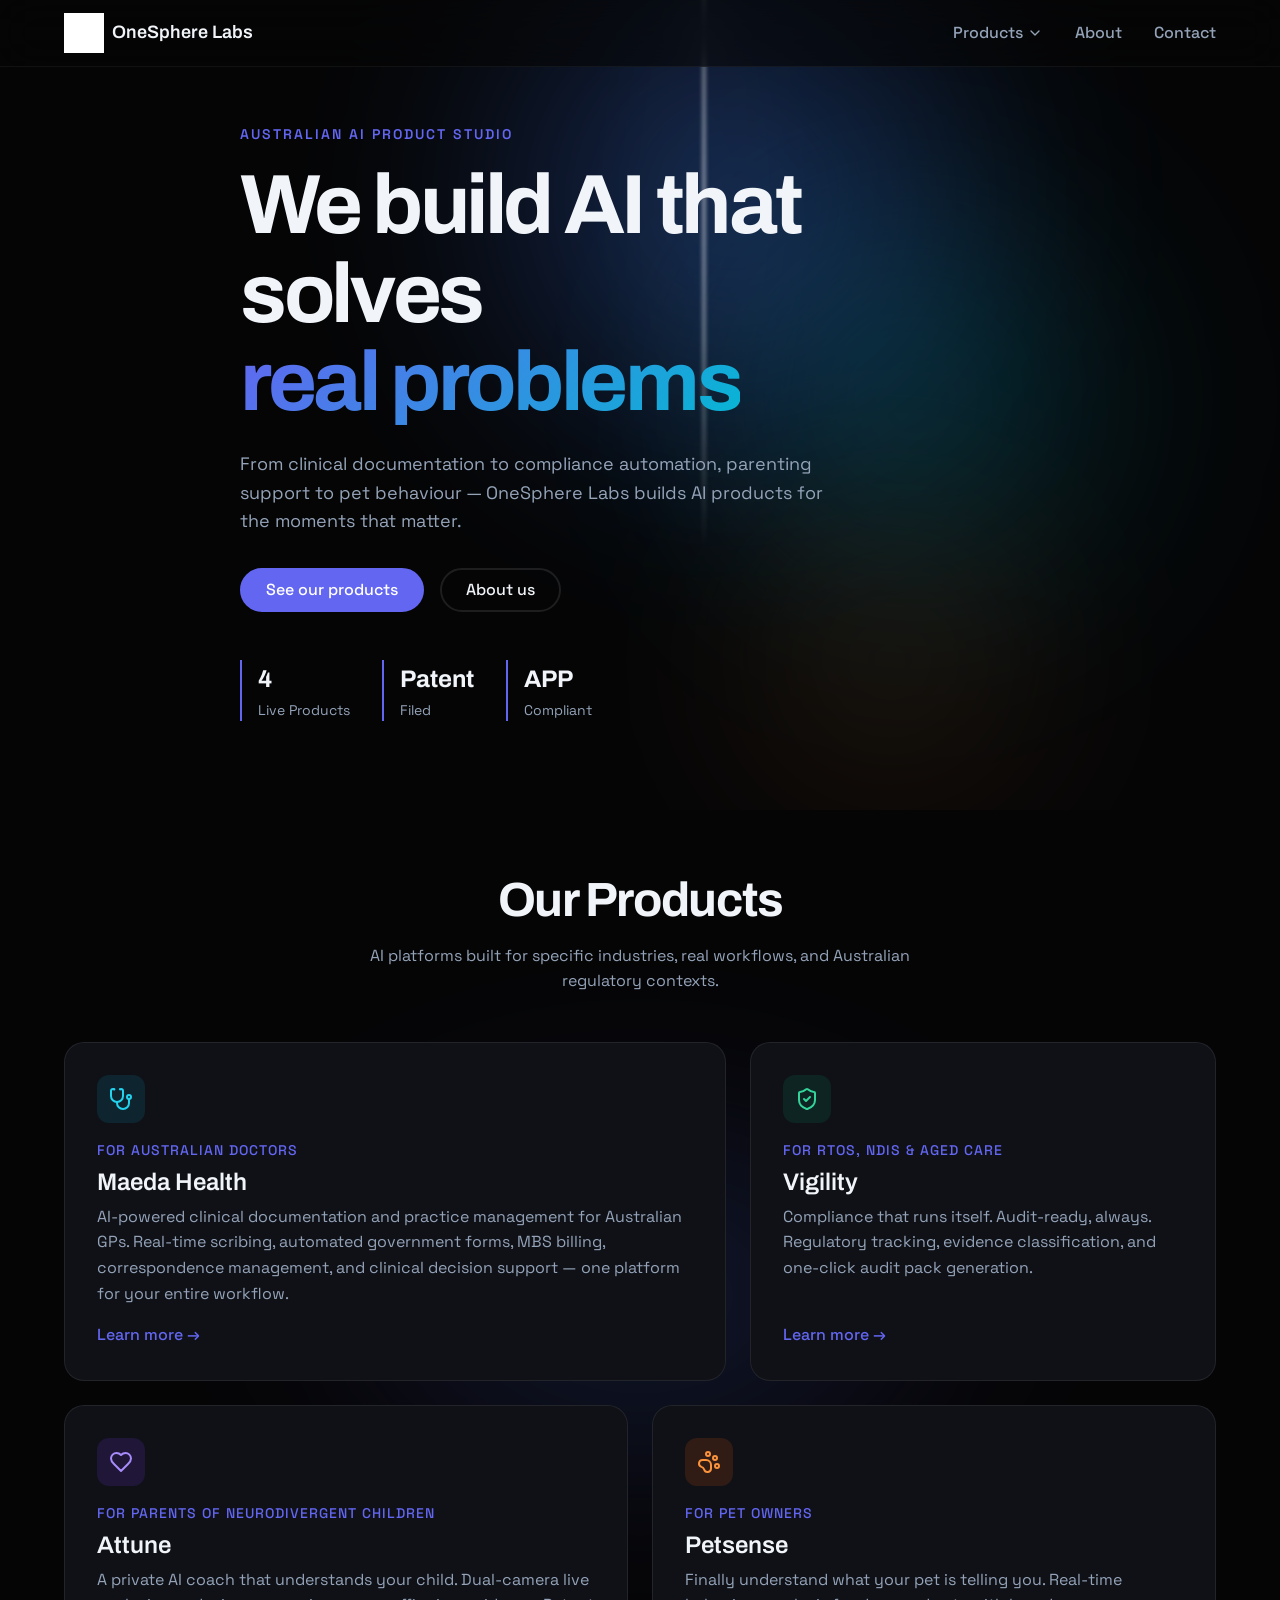
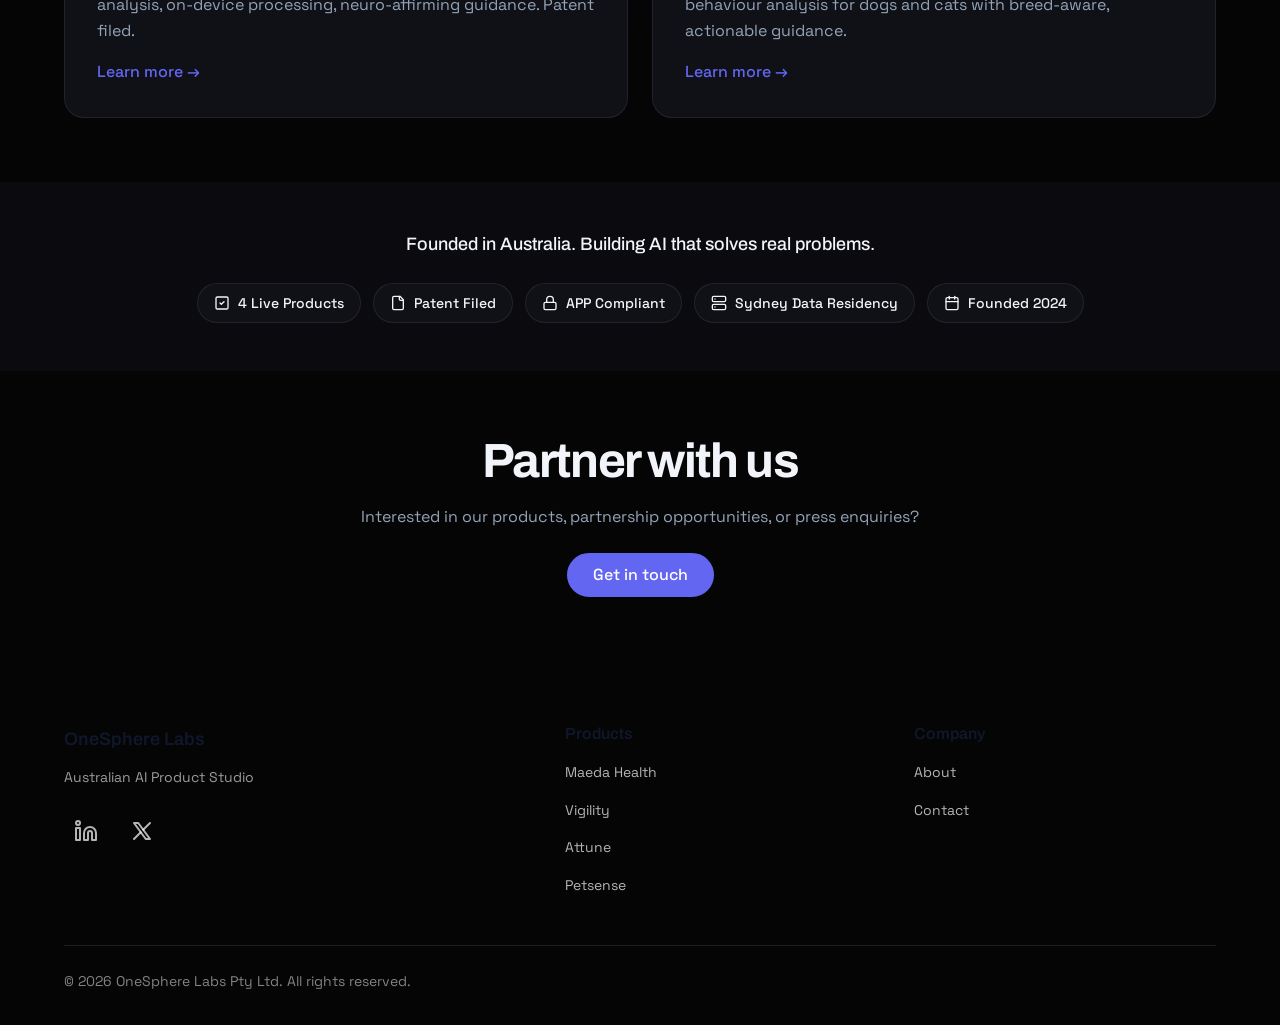
==== index.html @ 4f530972 "fix: Increase glow and light beam intensity for cinematic impact - Light beam: 4x wider, brighter wh" ====
<!DOCTYPE html>
<html lang="en">
<head>
    <!-- Google Analytics -->
    <script async src="https://www.googletagmanager.com/gtag/js?id=G-JLX5LCFZML"></script>
    <script>
        window.dataLayer = window.dataLayer || [];
        function gtag(){dataLayer.push(arguments);}
        gtag('js', new Date());
        gtag('config', 'G-JLX5LCFZML');
    </script>

    <!-- Basic Meta Tags -->
    <meta charset="UTF-8">
    <meta name="viewport" content="width=device-width, initial-scale=1.0">
    <meta http-equiv="X-UA-Compatible" content="IE=edge">

    <!-- SEO Meta Tags -->
    <title>OneSphere Labs — Australian AI Product Studio | Maeda Health, Vigility, Attune, Petsense</title>
    <meta name="description" content="OneSphere Labs builds AI products that solve real problems. Maeda Health for doctors, Vigility for compliance, Attune for neurodivergent parenting, Petsense for pet behaviour. Founded in Australia.">
    <meta name="keywords" content="OneSphere Labs, Maeda Health, Vigility, Attune, Petsense, AI product studio, Australian AI, medical scribe AI, compliance automation, neurodivergent parenting app, pet behaviour AI">
    <meta name="author" content="OneSphere Labs">
    <meta name="robots" content="index, follow">

    <!-- Open Graph Meta Tags -->
    <meta property="og:type" content="website">
    <meta property="og:title" content="OneSphere Labs — Australian AI Product Studio">
    <meta property="og:description" content="We build AI products that solve real problems in healthcare, compliance, parenting, and pet care. 4 live products. Patent filed. APP compliant.">
    <meta property="og:url" content="https://onespherelabs.com.au">
    <meta property="og:site_name" content="OneSphere Labs">
    <meta property="og:image" content="https://onespherelabs.com.au/logo.png">
    <meta property="og:locale" content="en_AU">

    <!-- Twitter Card Meta Tags -->
    <meta name="twitter:card" content="summary_large_image">
    <meta name="twitter:title" content="OneSphere Labs — Australian AI Product Studio">
    <meta name="twitter:description" content="We build AI products that solve real problems in healthcare, compliance, parenting, and pet care.">
    <meta name="twitter:image" content="https://onespherelabs.com.au/logo.png">

    <!-- Canonical URL -->
    <link rel="canonical" href="https://onespherelabs.com.au">

    <!-- Favicon -->
    <link rel="icon" type="image/x-icon" href="/favicon.ico">
    <link rel="icon" type="image/png" href="/logo.png">
    <link rel="apple-touch-icon" sizes="180x180" href="/logo.png">

    <!-- Preconnect -->
    <link rel="preconnect" href="https://fonts.googleapis.com">
    <link rel="preconnect" href="https://fonts.gstatic.com" crossorigin>

    <!-- Stylesheets -->
    <link rel="stylesheet" href="/css/tokens.css">
    <link rel="stylesheet" href="/css/base.css">
    <link rel="stylesheet" href="/css/nav.css">
    <link rel="stylesheet" href="/css/footer.css">
    <link rel="stylesheet" href="/css/effects.css">
    <link rel="stylesheet" href="/css/home.css">
    <link href="https://fonts.googleapis.com/css2?family=Archivo:wght@300;400;500;600;700&family=Space+Grotesk:wght@300;400;500;600;700&display=swap" rel="stylesheet">

    <!-- Structured Data (JSON-LD) -->
    <script type="application/ld+json">
    {
        "@context": "https://schema.org",
        "@type": "Organization",
        "name": "OneSphere Labs",
        "url": "https://onespherelabs.com.au",
        "logo": "https://onespherelabs.com.au/logo.png",
        "description": "Australian AI product studio building Maeda Health, Vigility, Attune, and Petsense.",
        "foundingDate": "2024",
        "address": {
            "@type": "PostalAddress",
            "addressLocality": "Sydney",
            "addressCountry": "AU"
        },
        "contactPoint": {
            "@type": "ContactPoint",
            "contactType": "customer service",
            "email": "contact@onespherelabs.com.au"
        },
        "sameAs": [
            "https://linkedin.com/company/onespherelabs"
        ],
        "areaServed": "AU",
        "knowsAbout": [
            "AI Clinical Assistant",
            "Compliance Automation",
            "Neurodivergent Parenting Technology",
            "Pet Behaviour Analysis"
        ]
    }
    </script>
</head>
<body>
    <a href="#main" class="sr-only">Skip to main content</a>

    <!-- Navigation -->
    <nav class="nav" role="navigation" aria-label="Main navigation">
      <div class="nav__container">
        <a href="/" class="nav__logo" aria-label="OneSphere Labs home">
          <img src="/logo.png" alt="OneSphere Labs" width="40" height="40">
          <span class="nav__logo-text">OneSphere Labs</span>
        </a>
        <ul class="nav__menu" role="menubar">
          <li class="nav__item nav__item--dropdown" role="none" data-open="false">
            <button class="nav__link" role="menuitem" aria-haspopup="true" aria-expanded="false" id="products-trigger">
              Products
              <svg class="nav__chevron" width="16" height="16" viewBox="0 0 24 24" fill="none" stroke="currentColor" stroke-width="2" stroke-linecap="round" stroke-linejoin="round"><polyline points="6 9 12 15 18 9"></polyline></svg>
            </button>
            <ul class="nav__dropdown" role="menu" aria-labelledby="products-trigger">
              <li role="none"><a href="/products/maeda-health.html" role="menuitem" class="nav__dropdown-item"><span class="nav__dropdown-name">Maeda Health</span><span class="nav__dropdown-desc">AI for Australian doctors</span></a></li>
              <li role="none"><a href="/products/vigility.html" role="menuitem" class="nav__dropdown-item"><span class="nav__dropdown-name">Vigility</span><span class="nav__dropdown-desc">Compliance for RTOs & aged care</span></a></li>
              <li role="none"><a href="/products/attune.html" role="menuitem" class="nav__dropdown-item"><span class="nav__dropdown-name">Attune</span><span class="nav__dropdown-desc">AI coach for neurodivergent parenting</span></a></li>
              <li role="none"><a href="/products/petsense.html" role="menuitem" class="nav__dropdown-item"><span class="nav__dropdown-name">Petsense</span><span class="nav__dropdown-desc">Pet behaviour analysis</span></a></li>
            </ul>
          </li>
          <li class="nav__item" role="none"><a href="/about.html" class="nav__link" role="menuitem">About</a></li>
          <li class="nav__item" role="none"><a href="/contact.html" class="nav__link" role="menuitem">Contact</a></li>
        </ul>
        <button class="nav__hamburger" aria-label="Toggle menu" aria-expanded="false">
          <span></span><span></span><span></span>
        </button>
      </div>
      <div class="nav__overlay" data-open="false"></div>
    </nav>

    <main id="main">
      <!-- Hero Section -->
      <section class="hero light-beam">
        <div class="glow-blob glow-blob--primary" style="top: -150px; left: 30%; opacity: 0.7;"></div>
        <div class="glow-blob glow-blob--accent" style="top: 100px; right: 5%; opacity: 0.6;"></div>
        <div class="glow-blob glow-blob--warm" style="bottom: -100px; left: 50%; opacity: 0.4;"></div>
        <div class="hero__container">
          <div class="hero__content animate-on-scroll">
            <span class="hero__eyebrow">Australian AI Product Studio</span>
            <h1 class="hero__title">
              We build AI that solves<br>
              <span class="hero__gradient">real problems</span>
            </h1>
            <p class="hero__description">
              From clinical documentation to compliance automation, parenting support to pet behaviour &mdash;
              OneSphere Labs builds AI products for the moments that matter.
            </p>
            <div class="hero__actions">
              <a href="#products" class="btn btn-primary">See our products</a>
              <a href="/about.html" class="btn btn-secondary">About us</a>
            </div>
          </div>
          <div class="hero__stats animate-on-scroll" data-delay="200">
            <div class="hero__stat">
              <span class="hero__stat-number">4</span>
              <span class="hero__stat-label">Live Products</span>
            </div>
            <div class="hero__stat">
              <span class="hero__stat-number">Patent</span>
              <span class="hero__stat-label">Filed</span>
            </div>
            <div class="hero__stat">
              <span class="hero__stat-number">APP</span>
              <span class="hero__stat-label">Compliant</span>
            </div>
          </div>
        </div>
      </section>

      <!-- Products Section -->
      <section id="products" class="products section-glow">
        <div class="products__container">
          <div class="products__header animate-on-scroll">
            <h2>Our Products</h2>
            <p>AI platforms built for specific industries, real workflows, and Australian regulatory contexts.</p>
          </div>
          <div class="products__grid bento-grid">
            <!-- Maeda Health -->
            <a href="/products/maeda-health.html" class="product-card glass-card card-glow animate-on-scroll bento-grid__item--wide" data-delay="0">
              <div class="product-card__icon product-card__icon--health">
                <svg width="24" height="24" viewBox="0 0 24 24" fill="none" stroke="currentColor" stroke-width="2" stroke-linecap="round" stroke-linejoin="round"><path d="M4.8 2.3A.3.3 0 1 0 5 2H4a2 2 0 0 0-2 2v5a6 6 0 0 0 6 6 6 6 0 0 0 6-6V4a2 2 0 0 0-2-2h-1a.2.2 0 1 0 .3.3"/><path d="M8 15v1a6 6 0 0 0 6 6 6 6 0 0 0 6-6v-4"/><path d="M22 10 A2 2 0 0 0 20 8 A2 2 0 0 0 18 10 L18 10 A2 2 0 0 0 20 12 A2 2 0 0 0 22 10 z"/></svg>
              </div>
              <span class="product-card__audience">For Australian doctors</span>
              <h3 class="product-card__title">Maeda Health</h3>
              <p class="product-card__tagline">AI-powered clinical documentation and practice management for Australian GPs. Real-time scribing, automated government forms, MBS billing, correspondence management, and clinical decision support — one platform for your entire workflow.</p>
              <span class="product-card__cta">Learn more &rarr;</span>
            </a>

            <!-- Vigility -->
            <a href="/products/vigility.html" class="product-card glass-card card-glow animate-on-scroll bento-grid__item--narrow" data-delay="50">
              <div class="product-card__icon product-card__icon--compliance">
                <svg width="24" height="24" viewBox="0 0 24 24" fill="none" stroke="currentColor" stroke-width="2" stroke-linecap="round" stroke-linejoin="round"><path d="M20 13c0 5-3.5 7.5-7.66 8.95a1 1 0 0 1-.67-.01C7.5 20.5 4 18 4 13V6a1 1 0 0 1 1-1c2 0 4.5-1.2 6.24-2.72a1.17 1.17 0 0 1 1.52 0C14.51 3.81 17 5 19 5a1 1 0 0 1 1 1z"/><path d="m9 12 2 2 4-4"/></svg>
              </div>
              <span class="product-card__audience">For RTOs, NDIS & aged care</span>
              <h3 class="product-card__title">Vigility</h3>
              <p class="product-card__tagline">Compliance that runs itself. Audit-ready, always. Regulatory tracking, evidence classification, and one-click audit pack generation.</p>
              <span class="product-card__cta">Learn more &rarr;</span>
            </a>

            <!-- Attune -->
            <a href="/products/attune.html" class="product-card glass-card card-glow animate-on-scroll bento-grid__item--half" data-delay="100">
              <div class="product-card__icon product-card__icon--family">
                <svg width="24" height="24" viewBox="0 0 24 24" fill="none" stroke="currentColor" stroke-width="2" stroke-linecap="round" stroke-linejoin="round"><path d="M19 14c1.49-1.46 3-3.21 3-5.5A5.5 5.5 0 0 0 16.5 3c-1.76 0-3 .5-4.5 2-1.5-1.5-2.74-2-4.5-2A5.5 5.5 0 0 0 2 8.5c0 2.3 1.5 4.05 3 5.5l7 7Z"/></svg>
              </div>
              <span class="product-card__audience">For parents of neurodivergent children</span>
              <h3 class="product-card__title">Attune</h3>
              <p class="product-card__tagline">A private AI coach that understands your child. Dual-camera live analysis, on-device processing, neuro-affirming guidance. Patent filed.</p>
              <span class="product-card__cta">Learn more &rarr;</span>
            </a>

            <!-- Petsense -->
            <a href="/products/petsense.html" class="product-card glass-card card-glow animate-on-scroll bento-grid__item--half" data-delay="150">
              <div class="product-card__icon product-card__icon--pet">
                <svg width="24" height="24" viewBox="0 0 24 24" fill="none" stroke="currentColor" stroke-width="2" stroke-linecap="round" stroke-linejoin="round"><circle cx="11" cy="4" r="2"/><circle cx="18" cy="8" r="2"/><circle cx="20" cy="16" r="2"/><path d="M9 10a5 5 0 0 1 5 5v3.5a3.5 3.5 0 0 1-6.84 1.045Q6.52 17.48 4.46 16.84A3.5 3.5 0 0 1 5.5 10Z"/></svg>
              </div>
              <span class="product-card__audience">For pet owners</span>
              <h3 class="product-card__title">Petsense</h3>
              <p class="product-card__tagline">Finally understand what your pet is telling you. Real-time behaviour analysis for dogs and cats with breed-aware, actionable guidance.</p>
              <span class="product-card__cta">Learn more &rarr;</span>
            </a>
          </div>
        </div>
      </section>

      <!-- Trust Section -->
      <section class="trust">
        <div class="trust__container animate-on-scroll">
          <p class="trust__statement">Founded in Australia. Building AI that solves real problems.</p>
          <div class="trust__badges">
            <div class="trust__badge">
              <svg width="16" height="16" viewBox="0 0 24 24" fill="none" stroke="currentColor" stroke-width="2" stroke-linecap="round" stroke-linejoin="round"><rect width="18" height="18" x="3" y="3" rx="2"/><path d="m9 12 2 2 4-4"/></svg>
              4 Live Products
            </div>
            <div class="trust__badge">
              <svg width="16" height="16" viewBox="0 0 24 24" fill="none" stroke="currentColor" stroke-width="2" stroke-linecap="round" stroke-linejoin="round"><path d="M15 2H6a2 2 0 0 0-2 2v16a2 2 0 0 0 2 2h12a2 2 0 0 0 2-2V7Z"/><path d="M14 2v4a2 2 0 0 0 2 2h4"/></svg>
              Patent Filed
            </div>
            <div class="trust__badge">
              <svg width="16" height="16" viewBox="0 0 24 24" fill="none" stroke="currentColor" stroke-width="2" stroke-linecap="round" stroke-linejoin="round"><rect width="18" height="11" x="3" y="11" rx="2" ry="2"/><path d="M7 11V7a5 5 0 0 1 10 0v4"/></svg>
              APP Compliant
            </div>
            <div class="trust__badge">
              <svg width="16" height="16" viewBox="0 0 24 24" fill="none" stroke="currentColor" stroke-width="2" stroke-linecap="round" stroke-linejoin="round"><rect width="20" height="8" x="2" y="2" rx="2" ry="2"/><rect width="20" height="8" x="2" y="14" rx="2" ry="2"/><line x1="6" x2="6.01" y1="6" y2="6"/><line x1="6" x2="6.01" y1="18" y2="18"/></svg>
              Sydney Data Residency
            </div>
            <div class="trust__badge">
              <svg width="16" height="16" viewBox="0 0 24 24" fill="none" stroke="currentColor" stroke-width="2" stroke-linecap="round" stroke-linejoin="round"><rect width="18" height="18" x="3" y="4" rx="2" ry="2"/><line x1="16" x2="16" y1="2" y2="6"/><line x1="8" x2="8" y1="2" y2="6"/><line x1="3" x2="21" y1="10" y2="10"/></svg>
              Founded 2024
            </div>
          </div>
        </div>
      </section>

      <!-- Contact Strip -->
      <section class="contact-strip">
        <div class="contact-strip__container animate-on-scroll">
          <h2>Partner with us</h2>
          <p>Interested in our products, partnership opportunities, or press enquiries?</p>
          <a href="/contact.html" class="btn btn-primary">Get in touch</a>
        </div>
      </section>
    </main>

    <!-- Footer -->
    <footer class="footer" role="contentinfo">
      <div class="footer__container">
        <div class="footer__grid">
          <div class="footer__brand">
            <span class="footer__brand-name">OneSphere Labs</span>
            <p class="footer__tagline">Australian AI Product Studio</p>
            <div class="footer__social">
              <a href="https://linkedin.com/company/onespherelabs" aria-label="LinkedIn" target="_blank" rel="noopener">
                <svg width="24" height="24" viewBox="0 0 24 24" fill="none" stroke="currentColor" stroke-width="2" stroke-linecap="round" stroke-linejoin="round"><path d="M16 8a6 6 0 0 1 6 6v7h-4v-7a2 2 0 0 0-2-2 2 2 0 0 0-2 2v7h-4v-7a6 6 0 0 1 6-6z"/><rect width="4" height="12" x="2" y="9"/><circle cx="4" cy="4" r="2"/></svg>
              </a>
              <a href="https://x.com/onespherelabs" aria-label="X (Twitter)" target="_blank" rel="noopener">
                <svg width="24" height="24" viewBox="0 0 24 24" fill="none" stroke="currentColor" stroke-width="2" stroke-linecap="round" stroke-linejoin="round"><path d="M4 4l11.733 16h4.267l-11.733 -16z"/><path d="M4 20l6.768 -6.768m2.46 -2.46l6.772 -6.772"/></svg>
              </a>
            </div>
          </div>
          <div class="footer__column">
            <h3 class="footer__heading">Products</h3>
            <ul class="footer__links">
              <li><a href="/products/maeda-health.html">Maeda Health</a></li>
              <li><a href="/products/vigility.html">Vigility</a></li>
              <li><a href="/products/attune.html">Attune</a></li>
              <li><a href="/products/petsense.html">Petsense</a></li>
            </ul>
          </div>
          <div class="footer__column">
            <h3 class="footer__heading">Company</h3>
            <ul class="footer__links">
              <li><a href="/about.html">About</a></li>
              <li><a href="/contact.html">Contact</a></li>
            </ul>
          </div>
        </div>
        <div class="footer__bottom">
          <p>&copy; 2026 OneSphere Labs Pty Ltd. All rights reserved.</p>
        </div>
      </div>
    </footer>

    <script src="/js/nav.js"></script>
    <script src="/js/animations.js"></script>
</body>
</html>
---- css/tokens.css ----
:root {
  /* Colors — Dark Cinematic Theme */
  --primary: #6366F1;
  --primary-hover: #818CF8;
  --primary-light: rgba(99, 102, 241, 0.15);
  --secondary: #A78BFA;
  --cta: #06B6D4;
  --cta-hover: #22D3EE;
  --cta-text: #FFFFFF;
  --bg: #050506;
  --bg-alt: #0A0A0F;
  --bg-elevated: #111218;
  --text-primary: #F1F5F9;
  --text-secondary: #94A3B8;
  --text-inverse: #0F172A;
  --card-bg: #0F1117;
  --border: rgba(255, 255, 255, 0.08);
  --border-hover: rgba(255, 255, 255, 0.15);
  --destructive: #EF4444;
  --success: #10B981;
  --ring: #818CF8;
  --ring-offset: 2px;

  /* Glow & Glass */
  --glow-primary: rgba(99, 102, 241, 0.4);
  --glow-accent: rgba(6, 182, 212, 0.3);
  --glass-border: rgba(255, 255, 255, 0.1);
  --glass-bg: rgba(255, 255, 255, 0.03);

  /* Footer */
  --footer-bg: #050506;

  /* Typography */
  --font-heading: 'Archivo', sans-serif;
  --font-body: 'Space Grotesk', sans-serif;
  --text-xs: 0.875rem;
  --text-sm: 1rem;
  --text-base: 1.125rem;
  --text-lg: 1.5rem;
  --text-xl: 2rem;
  --text-2xl: 3rem;
  --text-3xl: 4rem;
  --text-4xl: 5.25rem;
  --leading-tight: 1.1;
  --leading-normal: 1.6;
  --tracking-tight: -0.03em;
  --tracking-tighter: -0.04em;

  /* Spacing (8px base) */
  --space-1: 4px;
  --space-2: 8px;
  --space-3: 12px;
  --space-4: 16px;
  --space-6: 24px;
  --space-8: 32px;
  --space-12: 48px;
  --space-16: 64px;
  --space-24: 96px;

  /* Layout */
  --max-width: 1200px;
  --card-radius: 16px;
  --card-radius-lg: 20px;
  --btn-radius: 999px;
  --grid-gap: 24px;
  --grid-gap-mobile: 16px;

  /* Shadows */
  --shadow-sm: 0 1px 2px rgba(0, 0, 0, 0.3);
  --shadow-md: 0 4px 12px rgba(0, 0, 0, 0.4);
  --shadow-lg: 0 10px 30px rgba(0, 0, 0, 0.5);
  --shadow-hover: 0 0 30px rgba(99, 102, 241, 0.2), 0 8px 30px rgba(0, 0, 0, 0.3);

  /* Transitions */
  --duration-fast: 150ms;
  --duration-normal: 200ms;
  --duration-slow: 300ms;
  --duration-cinematic: 600ms;
  --ease-out: cubic-bezier(0.16, 1, 0.3, 1);
  --ease-in-out: cubic-bezier(0.65, 0, 0.35, 1);

  /* Z-index scale */
  --z-dropdown: 100;
  --z-sticky: 200;
  --z-modal: 1000;
  --z-toast: 1100;
}
---- css/base.css ----
/* Reset */
*,
*::before,
*::after {
  margin: 0;
  padding: 0;
  box-sizing: border-box;
}

/* Base */
html {
  scroll-behavior: smooth;
  color-scheme: dark;
}

body {
  font-family: var(--font-body);
  font-size: var(--text-sm);
  line-height: var(--leading-normal);
  color: var(--text-primary);
  background-color: var(--bg);
  overflow-x: hidden;
  -webkit-font-smoothing: antialiased;
  -moz-osx-font-smoothing: grayscale;
}

::selection {
  background: var(--primary);
  color: white;
}

img {
  max-width: 100%;
  height: auto;
  display: block;
}

a {
  color: inherit;
  text-decoration: none;
}

ul, ol {
  list-style: none;
}

/* Typography — Cinematic */
h1, h2, h3, h4, h5, h6 {
  font-family: var(--font-heading);
  line-height: var(--leading-tight);
  font-weight: 700;
  color: var(--text-primary);
}

h1 {
  font-size: var(--text-3xl);
  letter-spacing: var(--tracking-tight);
}

h2 {
  font-size: var(--text-2xl);
  letter-spacing: var(--tracking-tight);
}

h3 { font-size: var(--text-xl); }
h4 { font-size: var(--text-lg); }
h5 { font-size: var(--text-base); }
h6 { font-size: var(--text-sm); }

p {
  color: var(--text-secondary);
  max-width: 65ch;
}

/* Gradient text utility */
.gradient-text {
  background: linear-gradient(135deg, #818CF8, #06B6D4, #F472B6);
  -webkit-background-clip: text;
  -webkit-text-fill-color: transparent;
  background-clip: text;
}

/* Layout */
.container {
  max-width: var(--max-width);
  margin: 0 auto;
  padding: 0 var(--space-6);
}

.section {
  padding: var(--space-16) 0;
}

/* Buttons — Pill shaped with glow */
.btn {
  display: inline-flex;
  align-items: center;
  justify-content: center;
  gap: var(--space-2);
  padding: var(--space-3) var(--space-6);
  font-family: var(--font-body);
  font-size: var(--text-sm);
  font-weight: 500;
  line-height: 1;
  border: 2px solid transparent;
  border-radius: var(--btn-radius);
  cursor: pointer;
  transition: all var(--duration-normal) var(--ease-out);
  min-height: 44px;
  text-decoration: none;
}

.btn:focus-visible {
  outline: 2px solid var(--ring);
  outline-offset: var(--ring-offset);
}

.btn-primary {
  background-color: var(--primary);
  color: white;
  border-color: var(--primary);
}

.btn-primary:hover {
  background-color: var(--primary-hover);
  border-color: var(--primary-hover);
  box-shadow: 0 0 20px var(--glow-primary);
}

.btn-secondary {
  background-color: transparent;
  color: var(--text-primary);
  border-color: var(--glass-border);
}

.btn-secondary:hover {
  border-color: var(--border-hover);
  background-color: var(--glass-bg);
}

.btn-cta {
  background-color: var(--cta);
  color: var(--cta-text);
  border-color: var(--cta);
}

.btn-cta:hover {
  background-color: var(--cta-hover);
  border-color: var(--cta-hover);
  box-shadow: 0 0 20px var(--glow-accent), 0 0 60px rgba(6, 182, 212, 0.15);
}

/* Focus ring utility */
:focus-visible {
  outline: 2px solid var(--ring);
  outline-offset: var(--ring-offset);
}

/* Screen reader only */
.sr-only {
  position: absolute;
  width: 1px;
  height: 1px;
  padding: 0;
  margin: -1px;
  overflow: hidden;
  clip: rect(0, 0, 0, 0);
  white-space: nowrap;
  border-width: 0;
}

.sr-only:focus {
  position: fixed;
  top: 0;
  left: 0;
  width: auto;
  height: auto;
  padding: var(--space-3) var(--space-6);
  margin: 0;
  overflow: visible;
  clip: auto;
  white-space: normal;
  background: var(--primary);
  color: white;
  font-weight: 600;
  z-index: var(--z-toast);
}

/* Scroll animations */
.animate-on-scroll {
  opacity: 0;
  transform: translateY(24px);
  transition:
    opacity var(--duration-cinematic) var(--ease-out),
    transform var(--duration-cinematic) var(--ease-out);
}

.animate-on-scroll.visible {
  opacity: 1;
  transform: translateY(0);
}

/* Cinematic slide animations */
.animate-slide-left {
  opacity: 0;
  transform: translateX(-40px);
  transition: opacity var(--duration-cinematic) var(--ease-out), transform var(--duration-cinematic) var(--ease-out);
}

.animate-slide-right {
  opacity: 0;
  transform: translateX(40px);
  transition: opacity var(--duration-cinematic) var(--ease-out), transform var(--duration-cinematic) var(--ease-out);
}

.animate-scale {
  opacity: 0;
  transform: scale(0.95);
  transition: opacity var(--duration-cinematic) var(--ease-out), transform var(--duration-cinematic) var(--ease-out);
}

.animate-slide-left.visible,
.animate-slide-right.visible,
.animate-scale.visible {
  opacity: 1;
  transform: none;
}

/* Stagger delays */
.animate-on-scroll[data-delay="50"],
.animate-slide-left[data-delay="50"],
.animate-slide-right[data-delay="50"],
.animate-scale[data-delay="50"] { transition-delay: 50ms; }

.animate-on-scroll[data-delay="100"],
.animate-slide-left[data-delay="100"],
.animate-slide-right[data-delay="100"],
.animate-scale[data-delay="100"] { transition-delay: 100ms; }

.animate-on-scroll[data-delay="150"],
.animate-slide-left[data-delay="150"],
.animate-slide-right[data-delay="150"],
.animate-scale[data-delay="150"] { transition-delay: 150ms; }

.animate-on-scroll[data-delay="200"],
.animate-slide-left[data-delay="200"],
.animate-slide-right[data-delay="200"],
.animate-scale[data-delay="200"] { transition-delay: 200ms; }

.animate-on-scroll[data-delay="250"],
.animate-slide-left[data-delay="250"],
.animate-slide-right[data-delay="250"],
.animate-scale[data-delay="250"] { transition-delay: 250ms; }

.animate-on-scroll[data-delay="300"],
.animate-slide-left[data-delay="300"],
.animate-slide-right[data-delay="300"],
.animate-scale[data-delay="300"] { transition-delay: 300ms; }

.animate-on-scroll[data-delay="350"] { transition-delay: 350ms; }
.animate-on-scroll[data-delay="400"] { transition-delay: 400ms; }
.animate-on-scroll[data-delay="500"] { transition-delay: 500ms; }
.animate-on-scroll[data-delay="600"] { transition-delay: 600ms; }

/* Reduced motion */
@media (prefers-reduced-motion: reduce) {
  html {
    scroll-behavior: auto;
  }

  .animate-on-scroll,
  .animate-slide-left,
  .animate-slide-right,
  .animate-scale {
    opacity: 1;
    transform: none;
    transition: none;
  }

  *,
  *::before,
  *::after {
    animation-duration: 0.01ms !important;
    animation-iteration-count: 1 !important;
    transition-duration: 0.01ms !important;
  }
}

/* Responsive typography */
@media (max-width: 768px) {
  h1 { font-size: var(--text-2xl); }
  h2 { font-size: var(--text-xl); }
  h3 { font-size: var(--text-lg); }
  h4 { font-size: var(--text-base); }
}

@media (max-width: 375px) {
  .container {
    padding: 0 var(--space-4);
  }
}
---- css/nav.css ----
/* Navigation */
.nav {
  position: fixed;
  top: 0;
  left: 0;
  right: 0;
  background: rgba(5, 5, 6, 0.6);
  backdrop-filter: blur(20px);
  -webkit-backdrop-filter: blur(20px);
  z-index: var(--z-sticky);
  border-bottom: 1px solid rgba(255, 255, 255, 0.05);
  transition: background var(--duration-normal) var(--ease-out);
}

.nav--scrolled {
  background: rgba(10, 10, 15, 0.9);
}

.nav__container {
  max-width: var(--max-width);
  margin: 0 auto;
  padding: var(--space-3) var(--space-6);
  display: flex;
  align-items: center;
  justify-content: space-between;
}

/* Logo */
.nav__logo {
  display: flex;
  align-items: center;
  gap: var(--space-2);
  text-decoration: none;
  color: var(--text-primary);
}

.nav__logo img {
  height: 40px;
  width: auto;
  filter: brightness(0) invert(1);
}

.nav__logo-text {
  font-family: var(--font-heading);
  font-size: var(--text-base);
  font-weight: 600;
}

/* Menu */
.nav__menu {
  display: flex;
  align-items: center;
  gap: var(--space-8);
  list-style: none;
  margin: 0;
  padding: 0;
}

.nav__link {
  font-family: var(--font-body);
  font-size: var(--text-sm);
  font-weight: 500;
  color: var(--text-secondary);
  text-decoration: none;
  padding: var(--space-2) 0;
  transition: color var(--duration-fast) var(--ease-out);
  cursor: pointer;
  background: none;
  border: none;
  display: flex;
  align-items: center;
  gap: var(--space-1);
}

.nav__link:hover,
.nav__link--active {
  color: var(--primary);
}

.nav__link--active {
  font-weight: 600;
}

/* Dropdown chevron */
.nav__chevron {
  transition: transform var(--duration-fast) var(--ease-out);
}

.nav__item--dropdown[data-open="true"] .nav__chevron {
  transform: rotate(180deg);
}

/* Dropdown */
.nav__dropdown {
  position: absolute;
  top: 100%;
  left: 50%;
  transform: translateX(-50%) translateY(-8px);
  min-width: 340px;
  background: var(--bg-elevated);
  border: 1px solid var(--glass-border);
  border-radius: var(--card-radius);
  box-shadow: var(--shadow-lg);
  backdrop-filter: blur(20px);
  -webkit-backdrop-filter: blur(20px);
  padding: var(--space-2);
  opacity: 0;
  visibility: hidden;
  transition:
    opacity var(--duration-normal) var(--ease-out),
    transform var(--duration-normal) var(--ease-out),
    visibility var(--duration-normal);
  list-style: none;
  margin: 0;
}

.nav__item--dropdown {
  position: relative;
}

.nav__item--dropdown[data-open="true"] .nav__dropdown {
  opacity: 1;
  visibility: visible;
  transform: translateX(-50%) translateY(0);
}

.nav__dropdown-item {
  display: block;
  padding: var(--space-3) var(--space-4);
  border-radius: var(--btn-radius);
  text-decoration: none;
  color: var(--text-primary);
  transition: background-color var(--duration-fast) var(--ease-out);
}

.nav__dropdown-item:hover,
.nav__dropdown-item:focus-visible {
  background-color: var(--bg-alt);
}

.nav__dropdown-name {
  display: block;
  font-weight: 600;
  font-size: var(--text-sm);
  margin-bottom: 2px;
}

.nav__dropdown-desc {
  display: block;
  font-size: var(--text-xs);
  color: var(--text-secondary);
}

/* Hamburger */
.nav__hamburger {
  display: none;
  flex-direction: column;
  gap: 5px;
  padding: var(--space-2);
  background: none;
  border: none;
  cursor: pointer;
  min-width: 44px;
  min-height: 44px;
  align-items: center;
  justify-content: center;
}

.nav__hamburger span {
  display: block;
  width: 24px;
  height: 2px;
  background-color: var(--text-primary);
  transition: all var(--duration-normal) var(--ease-out);
  border-radius: 1px;
}

.nav__hamburger[aria-expanded="true"] span:nth-child(1) {
  transform: rotate(45deg) translate(5px, 5px);
}

.nav__hamburger[aria-expanded="true"] span:nth-child(2) {
  opacity: 0;
}

.nav__hamburger[aria-expanded="true"] span:nth-child(3) {
  transform: rotate(-45deg) translate(5px, -5px);
}

/* Mobile overlay */
.nav__overlay {
  display: none;
  position: fixed;
  inset: 0;
  background: rgba(0, 0, 0, 0.5);
  z-index: calc(var(--z-sticky) - 1);
}

/* Mobile */
@media (max-width: 768px) {
  .nav__hamburger {
    display: flex;
  }

  .nav__menu {
    position: fixed;
    top: 0;
    right: 0;
    bottom: 0;
    width: 300px;
    max-width: 85vw;
    flex-direction: column;
    align-items: stretch;
    gap: 0;
    background: var(--bg-alt);
    padding: var(--space-16) var(--space-6) var(--space-6);
    box-shadow: var(--shadow-lg);
    border-left: 1px solid var(--glass-border);
    transform: translateX(100%);
    transition: transform var(--duration-slow) var(--ease-out);
    z-index: var(--z-sticky);
    overflow-y: auto;
  }

  .nav__menu[data-open="true"] {
    transform: translateX(0);
  }

  .nav__overlay[data-open="true"] {
    display: block;
  }

  .nav__link {
    padding: var(--space-3) 0;
    font-size: var(--text-base);
  }

  .nav__item--dropdown {
    position: static;
  }

  .nav__dropdown {
    position: static;
    transform: none;
    min-width: 0;
    border: none;
    box-shadow: none;
    padding: 0 0 0 var(--space-4);
    max-height: 0;
    overflow: hidden;
    opacity: 1;
    visibility: visible;
    transition: max-height var(--duration-slow) var(--ease-out);
  }

  .nav__item--dropdown[data-open="true"] .nav__dropdown {
    max-height: 400px;
    transform: none;
  }
}

/* Reduced motion */
@media (prefers-reduced-motion: reduce) {
  .nav__dropdown,
  .nav__menu,
  .nav__chevron,
  .nav__hamburger span {
    transition: none;
  }

  .nav__item--dropdown[data-open="true"] .nav__dropdown {
    transform: translateX(-50%) translateY(0);
  }
}
---- css/footer.css ----
/* Footer */
.footer {
  background-color: var(--footer-bg);
  color: var(--text-inverse);
  padding: var(--space-16) 0 var(--space-8);
}

.footer__container {
  max-width: var(--max-width);
  margin: 0 auto;
  padding: 0 var(--space-6);
}

.footer__grid {
  display: grid;
  grid-template-columns: 1.5fr 1fr 1fr;
  gap: var(--space-12);
  margin-bottom: var(--space-12);
}

/* Brand */
.footer__brand {
  display: flex;
  flex-direction: column;
  gap: var(--space-3);
}

.footer__brand-name {
  font-family: var(--font-heading);
  font-size: var(--text-base);
  font-weight: 600;
}

.footer__tagline {
  font-size: var(--text-xs);
  color: rgba(255, 255, 255, 0.6);
  max-width: none;
}

.footer__social {
  display: flex;
  gap: var(--space-3);
  margin-top: var(--space-2);
}

.footer__social a {
  display: flex;
  align-items: center;
  justify-content: center;
  width: 44px;
  height: 44px;
  border-radius: var(--btn-radius);
  color: rgba(255, 255, 255, 0.7);
  transition: color var(--duration-fast) var(--ease-out),
    background-color var(--duration-fast) var(--ease-out);
}

.footer__social a:hover {
  color: var(--text-inverse);
  background-color: rgba(255, 255, 255, 0.1);
}

.footer__social svg {
  width: 24px;
  height: 24px;
}

/* Columns */
.footer__heading {
  font-family: var(--font-heading);
  font-size: var(--text-sm);
  font-weight: 600;
  color: var(--text-inverse);
  margin-bottom: var(--space-4);
}

.footer__links {
  display: flex;
  flex-direction: column;
  gap: var(--space-3);
}

.footer__links a {
  font-size: var(--text-xs);
  color: rgba(255, 255, 255, 0.7);
  text-decoration: none;
  transition: color var(--duration-fast) var(--ease-out);
}

.footer__links a:hover {
  color: var(--text-inverse);
}

/* Bottom bar */
.footer__bottom {
  border-top: 1px solid rgba(255, 255, 255, 0.1);
  padding-top: var(--space-6);
}

.footer__bottom p {
  font-size: var(--text-xs);
  color: rgba(255, 255, 255, 0.5);
  max-width: none;
}

/* Mobile */
@media (max-width: 768px) {
  .footer__grid {
    grid-template-columns: 1fr;
    gap: var(--space-8);
  }
}
---- css/effects.css ----
/* =========================================
   Cinematic Effects — Glows, Glass, Beams
   ========================================= */

/* Glow blobs — ambient light effect */
.glow-blob {
  position: absolute;
  border-radius: 50%;
  pointer-events: none;
  z-index: 0;
  filter: blur(80px);
}

.glow-blob--primary {
  width: 700px;
  height: 700px;
  background: radial-gradient(circle, rgba(61, 126, 255, 0.5) 0%, rgba(61, 126, 255, 0.2) 40%, transparent 70%);
}

.glow-blob--accent {
  width: 600px;
  height: 600px;
  background: radial-gradient(circle, rgba(6, 182, 212, 0.4) 0%, rgba(6, 182, 212, 0.15) 40%, transparent 70%);
}

.glow-blob--warm {
  width: 500px;
  height: 500px;
  background: radial-gradient(circle, rgba(251, 146, 60, 0.3) 0%, rgba(251, 146, 60, 0.1) 40%, transparent 70%);
}

.glow-blob--subtle {
  width: 400px;
  height: 400px;
  background: radial-gradient(circle, rgba(168, 85, 247, 0.25) 0%, transparent 70%);
}

/* Light beam — vertical hero effect */
.light-beam {
  position: relative;
  overflow: hidden;
}

.light-beam::before {
  content: '';
  position: absolute;
  top: -200px;
  left: 55%;
  transform: translateX(-50%);
  width: 4px;
  height: 800px;
  background: linear-gradient(to bottom, transparent 0%, #3D7EFF 20%, #ffffff 50%, #3D7EFF 80%, transparent 100%);
  filter: blur(60px);
  opacity: 0.8;
  pointer-events: none;
  z-index: 0;
}

.light-beam::after {
  content: '';
  position: absolute;
  top: -150px;
  left: 55%;
  transform: translateX(-50%);
  width: 2px;
  height: 700px;
  background: linear-gradient(to bottom, transparent 0%, rgba(255, 255, 255, 0.8) 30%, rgba(255, 255, 255, 1) 50%, rgba(255, 255, 255, 0.8) 70%, transparent 100%);
  filter: blur(2px);
  opacity: 0.9;
  pointer-events: none;
  z-index: 0;
}

/* Glass card */
.glass-card {
  background: var(--glass-bg);
  border: 1px solid var(--glass-border);
  border-radius: var(--card-radius-lg);
  backdrop-filter: blur(10px);
  -webkit-backdrop-filter: blur(10px);
  transition:
    border-color var(--duration-normal) var(--ease-out),
    box-shadow var(--duration-normal) var(--ease-out);
}

.glass-card:hover {
  border-color: var(--border-hover);
  box-shadow: 0 0 30px rgba(99, 102, 241, 0.1);
}

/* CTA button glow */
.btn-glow {
  box-shadow: 0 0 15px var(--glow-accent), 0 0 45px rgba(6, 182, 212, 0.15);
}

.btn-glow:hover {
  box-shadow: 0 0 25px var(--glow-accent), 0 0 60px rgba(6, 182, 212, 0.25);
}

/* Gradient text — extended variants */
.gradient-text--cool {
  background: linear-gradient(135deg, #818CF8, #06B6D4);
  -webkit-background-clip: text;
  -webkit-text-fill-color: transparent;
  background-clip: text;
}

.gradient-text--warm {
  background: linear-gradient(135deg, #F472B6, #FB923C);
  -webkit-background-clip: text;
  -webkit-text-fill-color: transparent;
  background-clip: text;
}

/* Bento grid */
.bento-grid {
  display: grid;
  grid-template-columns: repeat(12, 1fr);
  gap: var(--grid-gap);
}

.bento-grid__item--wide { grid-column: span 7; }
.bento-grid__item--narrow { grid-column: span 5; }
.bento-grid__item--half { grid-column: span 6; }
.bento-grid__item--full { grid-column: span 12; }
.bento-grid__item--third { grid-column: span 4; }

/* Section glow — radial gradient behind content */
.section-glow {
  position: relative;
}

.section-glow::before {
  content: '';
  position: absolute;
  top: 50%;
  left: 50%;
  transform: translate(-50%, -50%);
  width: 800px;
  height: 500px;
  background: radial-gradient(ellipse, rgba(61, 126, 255, 0.3) 0%, rgba(99, 102, 241, 0.15) 40%, transparent 70%);
  filter: blur(80px);
  opacity: 0.6;
  pointer-events: none;
  z-index: 0;
}

.section-glow > * {
  position: relative;
  z-index: 1;
}

/* Border glow on cards */
.card-glow {
  transition: box-shadow var(--duration-normal) var(--ease-out);
}

.card-glow:hover {
  box-shadow:
    0 0 20px var(--glow-primary),
    0 4px 30px rgba(0, 0, 0, 0.3);
}

/* Responsive — reduce effects on mobile */
@media (max-width: 768px) {
  .glow-blob {
    filter: blur(40px);
    opacity: 0.5;
  }

  .glow-blob--primary { width: 300px; height: 300px; }
  .glow-blob--accent { width: 200px; height: 200px; }
  .glow-blob--subtle { display: none; }

  .light-beam::before { filter: blur(30px); opacity: 0.3; }
  .light-beam::after { display: none; }

  .section-glow::before {
    width: 300px;
    height: 200px;
    filter: blur(60px);
    opacity: 0.2;
  }

  .bento-grid__item--wide,
  .bento-grid__item--narrow,
  .bento-grid__item--half,
  .bento-grid__item--third {
    grid-column: span 12;
  }
}

/* Reduced motion */
@media (prefers-reduced-motion: reduce) {
  .glow-blob,
  .light-beam::before,
  .light-beam::after,
  .section-glow::before {
    animation: none;
  }

  .glass-card,
  .card-glow {
    transition: none;
  }
}
---- css/home.css ----
/* Hero */
.hero {
  min-height: 90vh;
  display: flex;
  align-items: center;
  padding: var(--space-24) 0 var(--space-16);
  background-color: var(--bg);
  position: relative;
  overflow: hidden;
}

.hero__container {
  max-width: var(--max-width);
  margin: 0 auto;
  padding: 0 var(--space-6);
  position: relative;
  z-index: 1;
}

.hero__eyebrow {
  display: inline-block;
  font-size: var(--text-xs);
  font-weight: 600;
  text-transform: uppercase;
  letter-spacing: 2px;
  color: var(--primary);
  margin-bottom: var(--space-4);
}

.hero__title {
  font-size: var(--text-4xl);
  font-weight: 700;
  line-height: 1.05;
  letter-spacing: var(--tracking-tighter);
  margin-bottom: var(--space-6);
  max-width: 800px;
}

.hero__gradient {
  background: linear-gradient(135deg, var(--primary), var(--cta));
  -webkit-background-clip: text;
  -webkit-text-fill-color: transparent;
  background-clip: text;
}

.hero__description {
  font-size: var(--text-base);
  color: var(--text-secondary);
  max-width: 600px;
  margin-bottom: var(--space-8);
  line-height: var(--leading-normal);
}

.hero__actions {
  display: flex;
  gap: var(--space-4);
  flex-wrap: wrap;
  margin-bottom: var(--space-12);
}

.hero__stats {
  display: flex;
  gap: var(--space-8);
  flex-wrap: wrap;
}

.hero__stat {
  padding-left: var(--space-4);
  border-left: 2px solid var(--primary);
}

.hero__stat-number {
  display: block;
  font-family: var(--font-heading);
  font-size: var(--text-lg);
  font-weight: 700;
  color: var(--text-primary);
}

.hero__stat-label {
  display: block;
  font-size: var(--text-xs);
  color: var(--text-secondary);
}

/* Products section */
.products {
  padding: var(--space-16) 0;
  background-color: var(--bg);
}

.products__container {
  max-width: var(--max-width);
  margin: 0 auto;
  padding: 0 var(--space-6);
}

.products__header {
  text-align: center;
  margin-bottom: var(--space-12);
}

.products__header h2 {
  margin-bottom: var(--space-4);
}

.products__header p {
  margin: 0 auto;
  max-width: 600px;
}

.products__grid {
  display: grid;
  grid-template-columns: repeat(12, 1fr);
  gap: var(--grid-gap);
}

.products__grid .product-card {
  min-height: 280px;
}

/* Product card */
.product-card {
  display: flex;
  flex-direction: column;
  padding: var(--space-8);
  background: var(--card-bg);
  border: 1px solid var(--border);
  border-radius: var(--card-radius-lg);
  text-decoration: none;
  color: var(--text-primary);
  transition:
    transform var(--duration-normal) var(--ease-out),
    box-shadow var(--duration-normal) var(--ease-out),
    border-color var(--duration-normal) var(--ease-out);
}

.product-card:hover {
  transform: scale(1.02);
  box-shadow: var(--shadow-hover);
  border-color: var(--primary);
}

.product-card:focus-visible {
  outline: 2px solid var(--ring);
  outline-offset: var(--ring-offset);
}

.product-card__icon {
  width: 48px;
  height: 48px;
  border-radius: 12px;
  display: flex;
  align-items: center;
  justify-content: center;
  margin-bottom: var(--space-4);
}

.product-card__icon svg {
  width: 24px;
  height: 24px;
}

.product-card__icon--health {
  background-color: rgba(8, 145, 178, 0.15);
  color: #22D3EE;
}

.product-card__icon--compliance {
  background-color: rgba(5, 150, 105, 0.15);
  color: #34D399;
}

.product-card__icon--family {
  background-color: rgba(124, 58, 237, 0.15);
  color: #A78BFA;
}

.product-card__icon--pet {
  background-color: rgba(234, 88, 12, 0.15);
  color: #FB923C;
}

.product-card__audience {
  font-size: var(--text-xs);
  font-weight: 500;
  text-transform: uppercase;
  letter-spacing: 1px;
  color: var(--primary);
  margin-bottom: var(--space-2);
}

.product-card__title {
  font-size: var(--text-lg);
  font-weight: 600;
  margin-bottom: var(--space-2);
}

.product-card__tagline {
  font-size: var(--text-sm);
  color: var(--text-secondary);
  flex: 1;
  margin-bottom: var(--space-4);
  max-width: none;
}

.product-card__cta {
  font-size: var(--text-sm);
  font-weight: 500;
  color: var(--primary);
  transition: gap var(--duration-fast) var(--ease-out);
}

/* Trust section */
.trust {
  padding: var(--space-12) 0;
  background-color: var(--bg-alt);
}

.trust__container {
  max-width: var(--max-width);
  margin: 0 auto;
  padding: 0 var(--space-6);
  text-align: center;
}

.trust__statement {
  font-family: var(--font-heading);
  font-size: var(--text-base);
  font-weight: 500;
  color: var(--text-primary);
  margin-bottom: var(--space-6);
  max-width: none;
}

.trust__badges {
  display: flex;
  flex-wrap: wrap;
  justify-content: center;
  gap: var(--space-3);
}

.trust__badge {
  display: inline-flex;
  align-items: center;
  gap: var(--space-2);
  padding: var(--space-2) var(--space-4);
  background: var(--card-bg);
  border: 1px solid var(--border);
  border-radius: 999px;
  font-size: var(--text-xs);
  font-weight: 500;
  color: var(--text-primary);
}

/* Contact strip */
.contact-strip {
  padding: var(--space-16) 0;
  text-align: center;
  background-color: var(--bg);
}

.contact-strip__container {
  max-width: var(--max-width);
  margin: 0 auto;
  padding: 0 var(--space-6);
}

.contact-strip h2 {
  margin-bottom: var(--space-4);
}

.contact-strip p {
  margin: 0 auto var(--space-6);
}

/* Responsive */
@media (max-width: 768px) {
  .hero {
    min-height: auto;
    padding-top: 120px;
  }

  .hero__title {
    font-size: var(--text-2xl);
    letter-spacing: var(--tracking-tight);
  }

  .hero__stats {
    flex-direction: column;
    gap: var(--space-4);
  }

  .products__grid {
    grid-template-columns: 1fr;
    gap: var(--grid-gap-mobile);
  }

  .products__grid .bento-grid__item--wide,
  .products__grid .bento-grid__item--narrow,
  .products__grid .bento-grid__item--half {
    grid-column: span 1;
  }

  .products__grid .product-card {
    min-height: auto;
  }
}

@media (max-width: 375px) {
  .hero__title {
    font-size: 2rem;
  }

  .hero__actions {
    flex-direction: column;
  }

  .hero__actions .btn {
    width: 100%;
    justify-content: center;
  }
}

/* Reduced motion */
@media (prefers-reduced-motion: reduce) {
  .product-card {
    transition: none;
  }

  .product-card:hover {
    transform: none;
  }
}
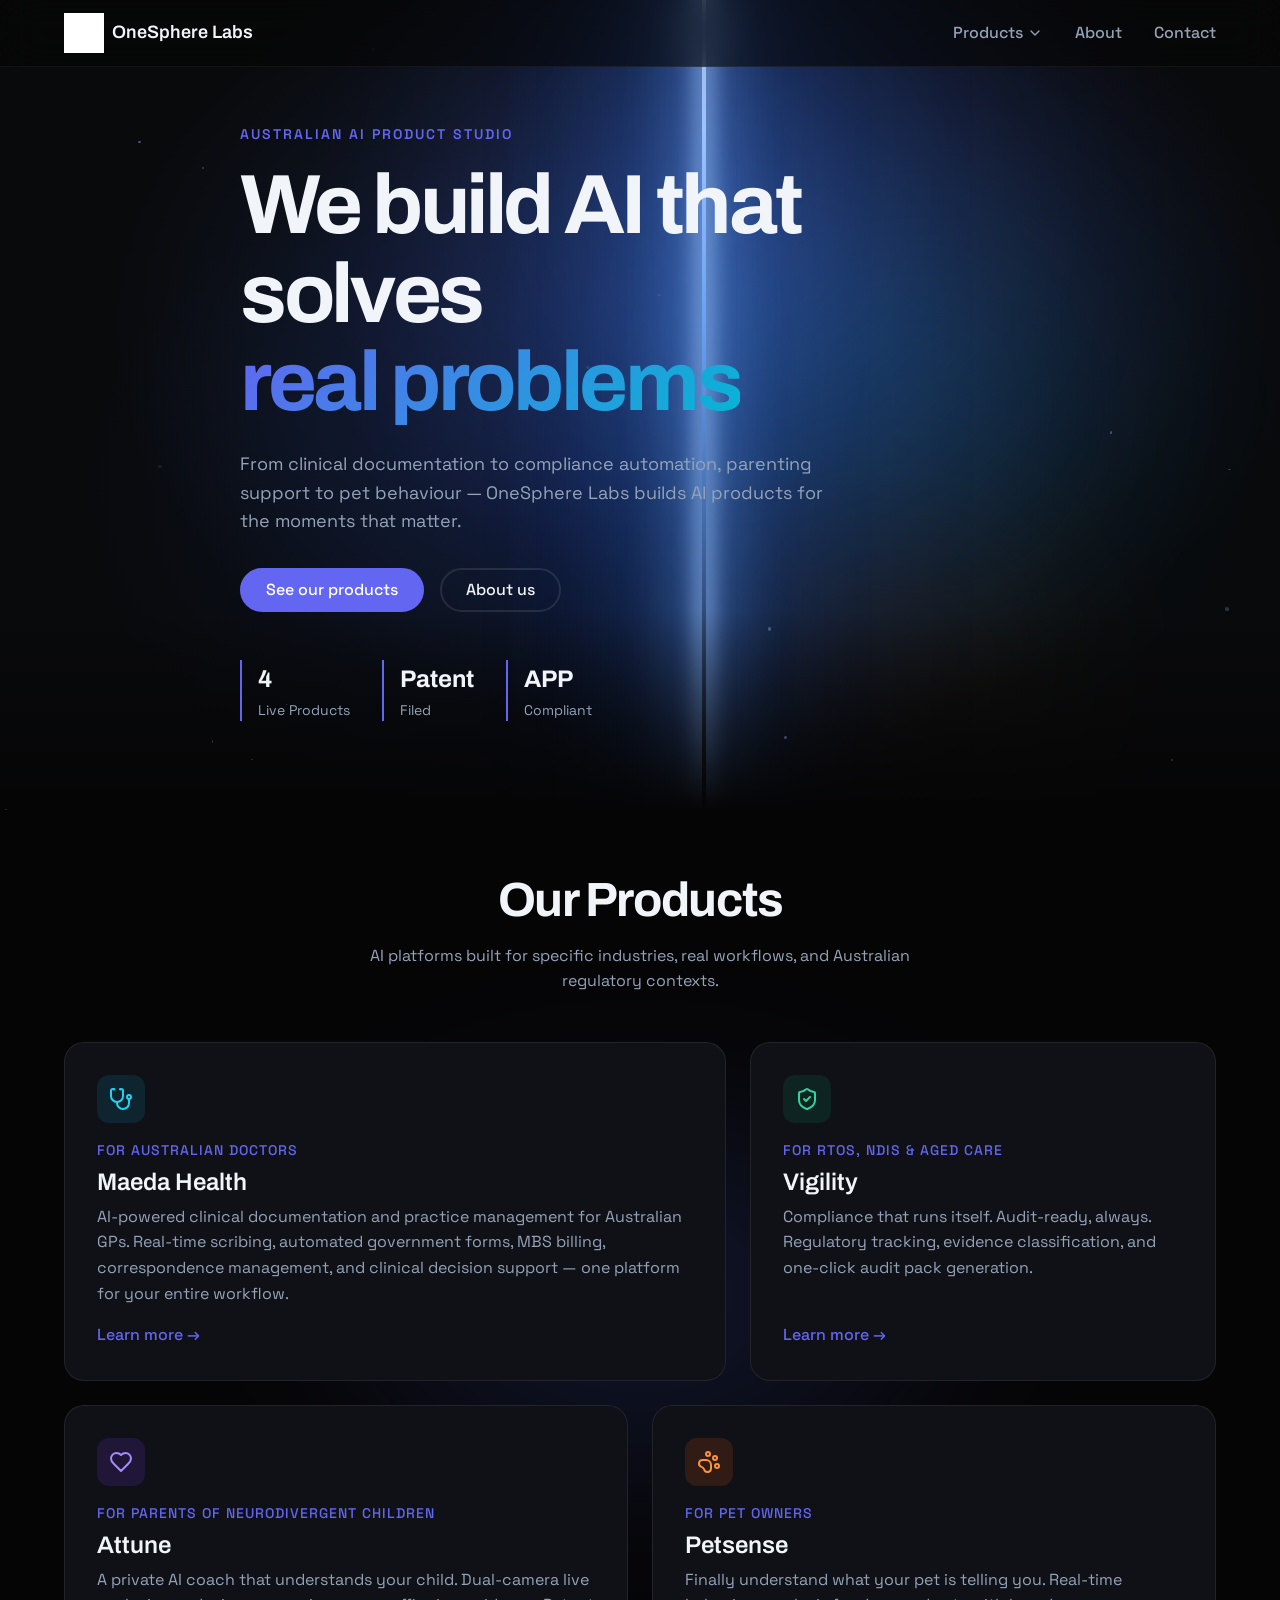
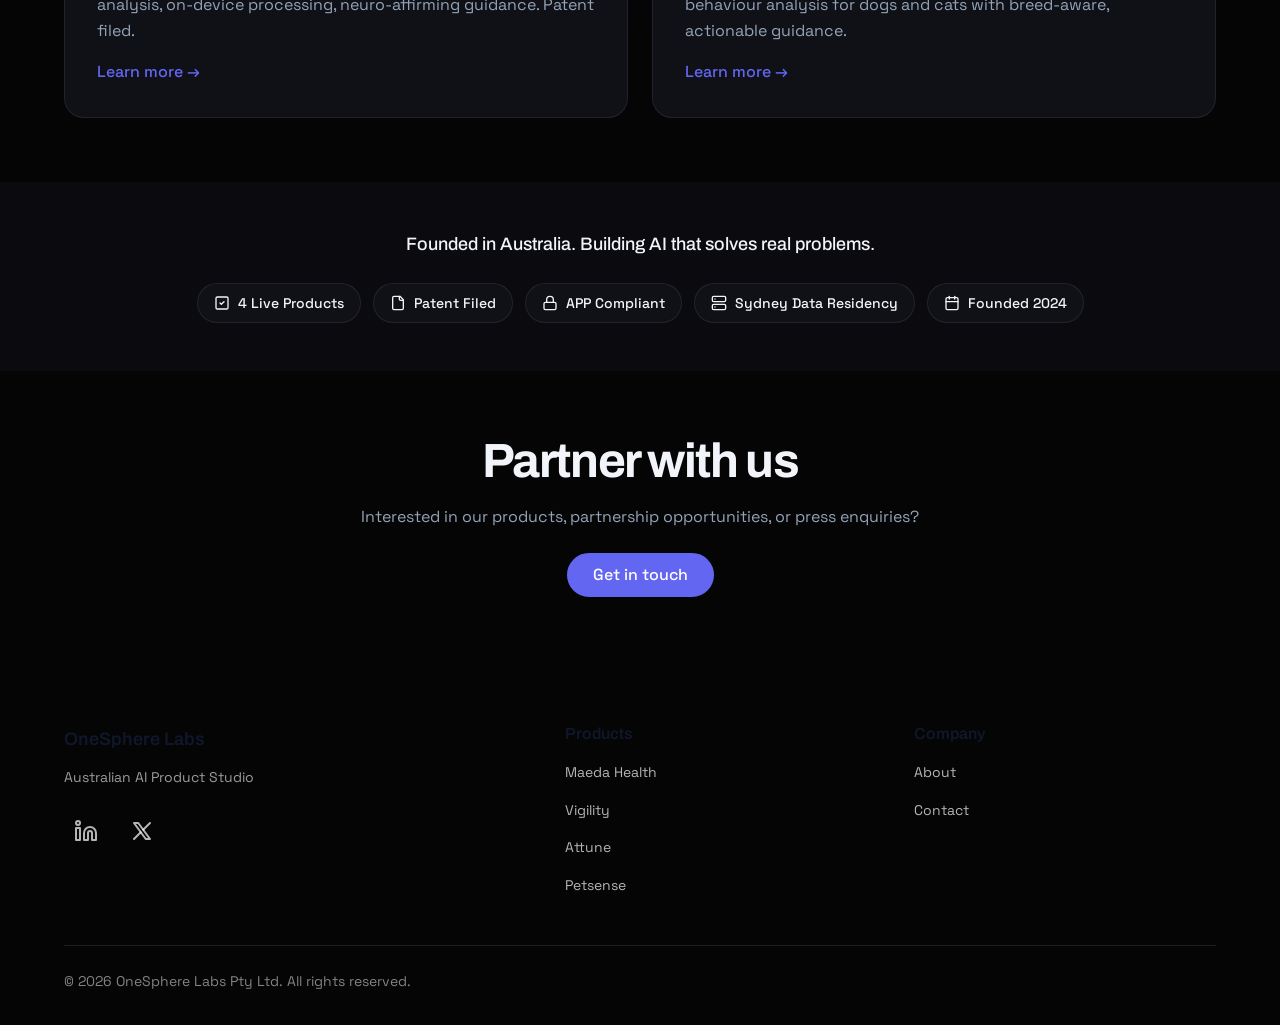
==== commit c5395598: "feat: Implement cinematic light beam with volumetric box-shadow technique Replaced the old filter:bl" ====
--- a/index.html
+++ b/index.html
@@ -126,10 +126,16 @@
 
     <main id="main">
       <!-- Hero Section -->
-      <section class="hero light-beam">
-        <div class="glow-blob glow-blob--primary" style="top: -150px; left: 30%; opacity: 0.7;"></div>
-        <div class="glow-blob glow-blob--accent" style="top: 100px; right: 5%; opacity: 0.6;"></div>
-        <div class="glow-blob glow-blob--warm" style="bottom: -100px; left: 50%; opacity: 0.4;"></div>
+      <section class="hero">
+        <!-- Light beam layer -->
+        <div class="hero-light-beam"></div>
+        <!-- Atmospheric haze layer -->
+        <div class="hero-atmosphere"></div>
+        <!-- Glow blobs -->
+        <div class="glow-blob glow-blob--primary" style="top: -150px; left: 30%; opacity: 0.5;"></div>
+        <div class="glow-blob glow-blob--accent" style="top: 100px; right: 5%; opacity: 0.4;"></div>
+        <div class="glow-blob glow-blob--warm" style="bottom: -100px; left: 50%; opacity: 0.3;"></div>
+        <!-- Content layer — above all effects -->
         <div class="hero__container">
           <div class="hero__content animate-on-scroll">
             <span class="hero__eyebrow">Australian AI Product Studio</span>
@@ -161,6 +167,8 @@
             </div>
           </div>
         </div>
+        <!-- Bottom fade -->
+        <div class="hero-bottom-fade"></div>
       </section>
 
       <!-- Products Section -->
--- a/css/effects.css
+++ b/css/effects.css
@@ -35,40 +35,75 @@
   background: radial-gradient(circle, rgba(168, 85, 247, 0.25) 0%, transparent 70%);
 }
 
-/* Light beam — vertical hero effect */
-.light-beam {
-  position: relative;
-  overflow: hidden;
-}
-
-.light-beam::before {
+/* Light beam container — overlays the hero */
+.hero-light-beam {
+  position: absolute;
+  inset: 0;
+  z-index: 1;
+  pointer-events: none;
+}
+
+/* The core beam — thin line with volumetric box-shadow glow */
+.hero-light-beam::before {
   content: '';
   position: absolute;
-  top: -200px;
+  top: -20%;
   left: 55%;
   transform: translateX(-50%);
   width: 4px;
-  height: 800px;
-  background: linear-gradient(to bottom, transparent 0%, #3D7EFF 20%, #ffffff 50%, #3D7EFF 80%, transparent 100%);
-  filter: blur(60px);
-  opacity: 0.8;
-  pointer-events: none;
-  z-index: 0;
-}
-
-.light-beam::after {
-  content: '';
-  position: absolute;
-  top: -150px;
-  left: 55%;
-  transform: translateX(-50%);
-  width: 2px;
-  height: 700px;
-  background: linear-gradient(to bottom, transparent 0%, rgba(255, 255, 255, 0.8) 30%, rgba(255, 255, 255, 1) 50%, rgba(255, 255, 255, 0.8) 70%, transparent 100%);
-  filter: blur(2px);
-  opacity: 0.9;
-  pointer-events: none;
-  z-index: 0;
+  height: 120%;
+  background: linear-gradient(
+    to bottom,
+    rgba(255, 255, 255, 0) 0%,
+    rgba(200, 220, 255, 0.8) 15%,
+    rgba(150, 190, 255, 1) 30%,
+    rgba(100, 160, 255, 0.9) 50%,
+    rgba(0, 60, 255, 0) 100%
+  );
+  box-shadow:
+    0 0 20px 8px rgba(150, 190, 255, 0.6),
+    0 0 60px 20px rgba(100, 160, 255, 0.4),
+    0 0 120px 40px rgba(60, 130, 255, 0.25),
+    0 0 200px 80px rgba(30, 100, 255, 0.15);
+  animation: beamPulse 4s ease-in-out infinite;
+}
+
+@keyframes beamPulse {
+  0%, 100% { opacity: 0.85; transform: translateX(-50%) scaleX(1); }
+  50% { opacity: 1; transform: translateX(-50%) scaleX(1.3); }
+}
+
+/* Atmospheric haze — simulates light scattering */
+.hero-atmosphere {
+  position: absolute;
+  inset: 0;
+  z-index: 1;
+  pointer-events: none;
+  mix-blend-mode: screen;
+  background:
+    radial-gradient(ellipse at 55% 40%, rgba(40, 80, 180, 0.3) 0%, transparent 60%),
+    radial-gradient(ellipse at 45% 60%, rgba(20, 50, 150, 0.2) 0%, transparent 50%),
+    radial-gradient(ellipse at 60% 30%, rgba(80, 60, 180, 0.15) 0%, transparent 45%);
+}
+
+/* Bottom fade — prevents abrupt cutoff */
+.hero-bottom-fade {
+  position: absolute;
+  bottom: 0;
+  left: 0;
+  right: 0;
+  height: 200px;
+  background: linear-gradient(to bottom, transparent, var(--bg));
+  z-index: 2;
+  pointer-events: none;
+}
+
+/* Floating particles keyframe */
+@keyframes floatUp {
+  0% { transform: translateY(0) translateX(0); opacity: 0; }
+  10% { opacity: 1; }
+  90% { opacity: 1; }
+  100% { transform: translateY(-100vh) translateX(20px); opacity: 0; }
 }
 
 /* Glass card */
@@ -172,8 +207,8 @@
   .glow-blob--accent { width: 200px; height: 200px; }
   .glow-blob--subtle { display: none; }
 
-  .light-beam::before { filter: blur(30px); opacity: 0.3; }
-  .light-beam::after { display: none; }
+  .hero-light-beam::before { opacity: 0.4; }
+  .hero-atmosphere { opacity: 0.6; }
 
   .section-glow::before {
     width: 300px;
@@ -193,10 +228,13 @@
 /* Reduced motion */
 @media (prefers-reduced-motion: reduce) {
   .glow-blob,
-  .light-beam::before,
-  .light-beam::after,
   .section-glow::before {
     animation: none;
+  }
+
+  .hero-light-beam::before {
+    animation: none;
+    opacity: 0.85;
   }
 
   .glass-card,
--- a/css/home.css
+++ b/css/home.css
@@ -4,7 +4,7 @@
   display: flex;
   align-items: center;
   padding: var(--space-24) 0 var(--space-16);
-  background-color: var(--bg);
+  background-color: #090A0C;
   position: relative;
   overflow: hidden;
 }
@@ -14,7 +14,7 @@
   margin: 0 auto;
   padding: 0 var(--space-6);
   position: relative;
-  z-index: 1;
+  z-index: 10;
 }
 
 .hero__eyebrow {
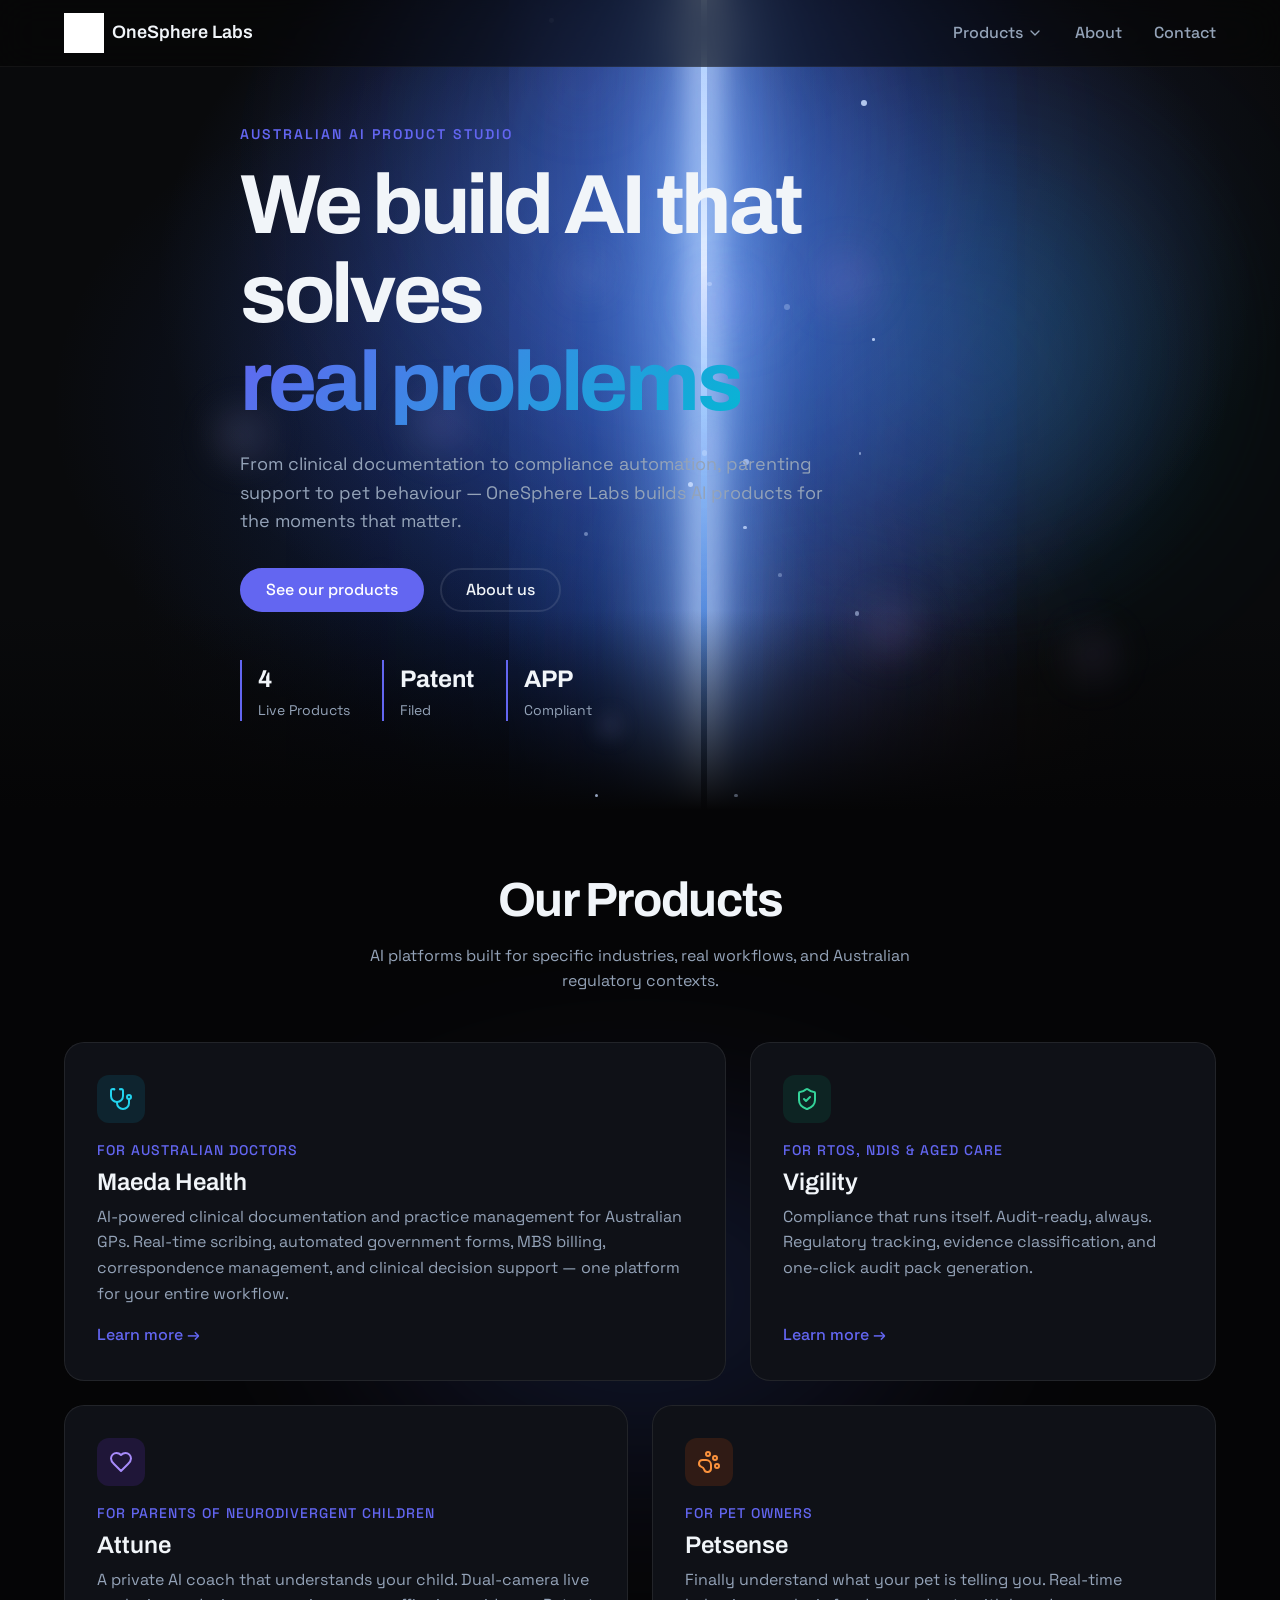
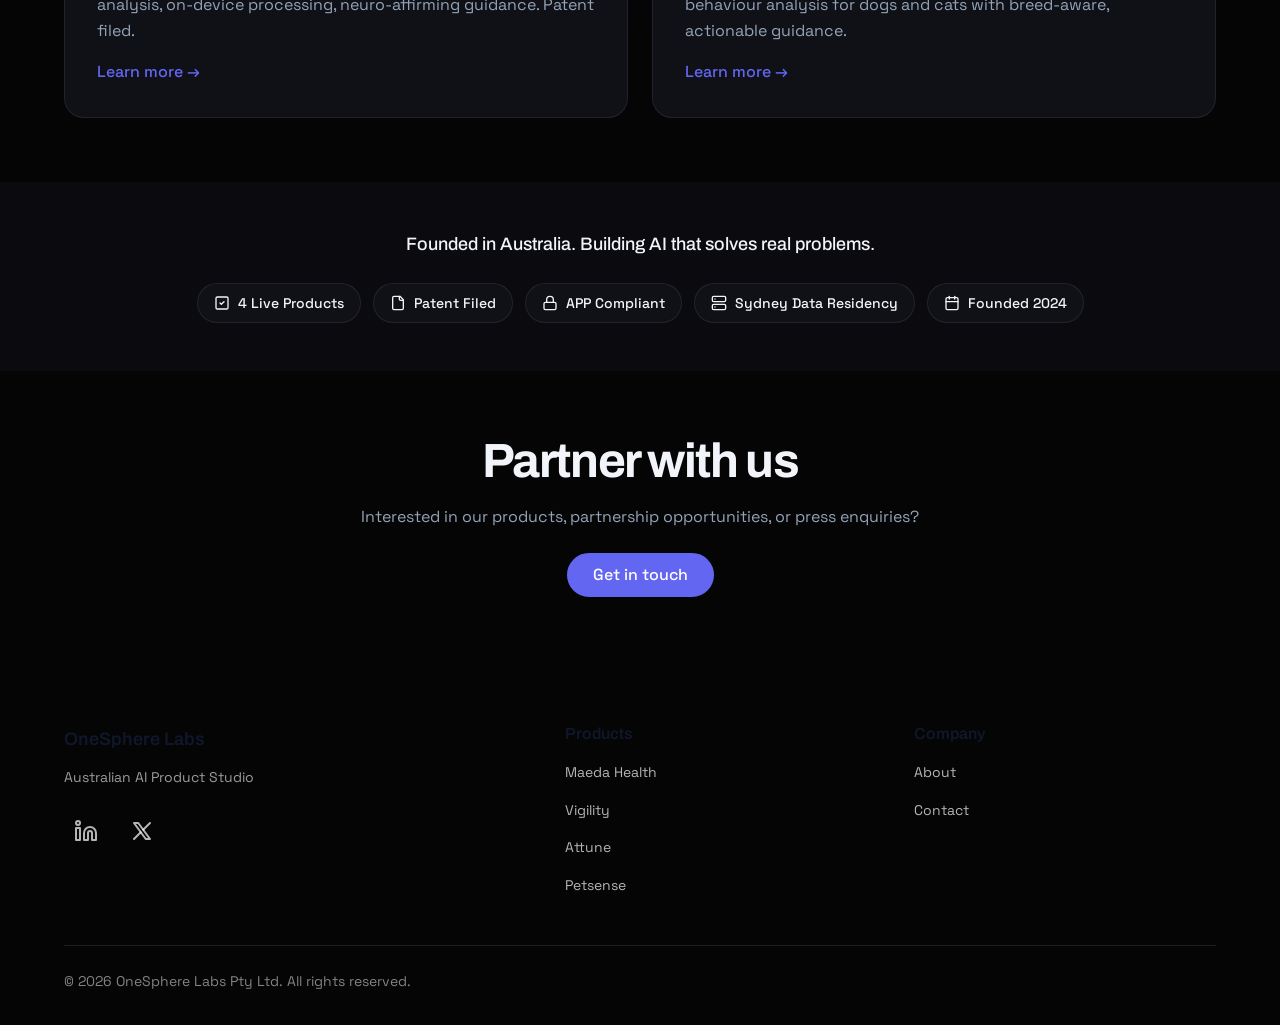
==== commit 94b17b52: "fix: Dramatically increase cinematic hero impact Beam: - 6px core (up from 4px) with white-hot cente" ====
--- a/index.html
+++ b/index.html
@@ -132,9 +132,10 @@
         <!-- Atmospheric haze layer -->
         <div class="hero-atmosphere"></div>
         <!-- Glow blobs -->
-        <div class="glow-blob glow-blob--primary" style="top: -150px; left: 30%; opacity: 0.5;"></div>
-        <div class="glow-blob glow-blob--accent" style="top: 100px; right: 5%; opacity: 0.4;"></div>
-        <div class="glow-blob glow-blob--warm" style="bottom: -100px; left: 50%; opacity: 0.3;"></div>
+        <div class="glow-blob glow-blob--primary" style="top: -200px; left: 25%; opacity: 0.7;"></div>
+        <div class="glow-blob glow-blob--accent" style="top: 50px; right: 0%; opacity: 0.6;"></div>
+        <div class="glow-blob glow-blob--warm" style="bottom: -150px; left: 45%; opacity: 0.5;"></div>
+        <div class="glow-blob glow-blob--subtle" style="top: 30%; left: 55%; opacity: 0.4;"></div>
         <!-- Content layer — above all effects -->
         <div class="hero__container">
           <div class="hero__content animate-on-scroll">
--- a/css/effects.css
+++ b/css/effects.css
@@ -43,37 +43,62 @@
   pointer-events: none;
 }
 
-/* The core beam — thin line with volumetric box-shadow glow */
+/* The core beam — bright line with massive volumetric box-shadow */
 .hero-light-beam::before {
   content: '';
   position: absolute;
-  top: -20%;
+  top: -30%;
   left: 55%;
   transform: translateX(-50%);
-  width: 4px;
+  width: 6px;
+  height: 140%;
+  background: linear-gradient(
+    to bottom,
+    rgba(255, 255, 255, 0) 0%,
+    rgba(220, 235, 255, 0.9) 10%,
+    rgba(180, 210, 255, 1) 25%,
+    rgba(255, 255, 255, 1) 45%,
+    rgba(180, 210, 255, 1) 55%,
+    rgba(100, 160, 255, 0.8) 75%,
+    rgba(0, 60, 255, 0) 100%
+  );
+  box-shadow:
+    0 0 30px 12px rgba(200, 220, 255, 0.8),
+    0 0 80px 30px rgba(150, 190, 255, 0.5),
+    0 0 160px 60px rgba(80, 140, 255, 0.35),
+    0 0 300px 120px rgba(40, 100, 255, 0.2),
+    0 0 500px 200px rgba(20, 60, 255, 0.1);
+  animation: beamPulse 4s ease-in-out infinite;
+}
+
+/* Secondary wider glow layer behind the beam */
+.hero-light-beam::after {
+  content: '';
+  position: absolute;
+  top: -10%;
+  left: 55%;
+  transform: translateX(-50%);
+  width: 100px;
   height: 120%;
   background: linear-gradient(
     to bottom,
-    rgba(255, 255, 255, 0) 0%,
-    rgba(200, 220, 255, 0.8) 15%,
-    rgba(150, 190, 255, 1) 30%,
-    rgba(100, 160, 255, 0.9) 50%,
-    rgba(0, 60, 255, 0) 100%
+    transparent 0%,
+    rgba(60, 120, 255, 0.15) 20%,
+    rgba(80, 140, 255, 0.25) 45%,
+    rgba(60, 120, 255, 0.15) 70%,
+    transparent 100%
   );
-  box-shadow:
-    0 0 20px 8px rgba(150, 190, 255, 0.6),
-    0 0 60px 20px rgba(100, 160, 255, 0.4),
-    0 0 120px 40px rgba(60, 130, 255, 0.25),
-    0 0 200px 80px rgba(30, 100, 255, 0.15);
+  filter: blur(30px);
   animation: beamPulse 4s ease-in-out infinite;
+  animation-delay: 0.5s;
 }
 
 @keyframes beamPulse {
   0%, 100% { opacity: 0.85; transform: translateX(-50%) scaleX(1); }
-  50% { opacity: 1; transform: translateX(-50%) scaleX(1.3); }
-}
-
-/* Atmospheric haze — simulates light scattering */
+  50% { opacity: 1; transform: translateX(-50%) scaleX(1.4); }
+}
+
+/* Atmospheric haze — heavy volumetric fog */
 .hero-atmosphere {
   position: absolute;
   inset: 0;
@@ -81,9 +106,10 @@
   pointer-events: none;
   mix-blend-mode: screen;
   background:
-    radial-gradient(ellipse at 55% 40%, rgba(40, 80, 180, 0.3) 0%, transparent 60%),
-    radial-gradient(ellipse at 45% 60%, rgba(20, 50, 150, 0.2) 0%, transparent 50%),
-    radial-gradient(ellipse at 60% 30%, rgba(80, 60, 180, 0.15) 0%, transparent 45%);
+    radial-gradient(ellipse at 55% 35%, rgba(60, 100, 220, 0.45) 0%, transparent 55%),
+    radial-gradient(ellipse at 50% 50%, rgba(30, 70, 180, 0.3) 0%, transparent 65%),
+    radial-gradient(ellipse at 60% 25%, rgba(100, 80, 200, 0.2) 0%, transparent 50%),
+    radial-gradient(ellipse at 45% 70%, rgba(20, 60, 160, 0.15) 0%, transparent 45%);
 }
 
 /* Bottom fade — prevents abrupt cutoff */
@@ -98,12 +124,19 @@
   pointer-events: none;
 }
 
-/* Floating particles keyframe */
+/* Floating vapor/mist orbs */
 @keyframes floatUp {
-  0% { transform: translateY(0) translateX(0); opacity: 0; }
-  10% { opacity: 1; }
-  90% { opacity: 1; }
-  100% { transform: translateY(-100vh) translateX(20px); opacity: 0; }
+  0% { transform: translateY(0) translateX(0) scale(0.8); opacity: 0; }
+  15% { opacity: 0.8; }
+  85% { opacity: 0.6; }
+  100% { transform: translateY(-80vh) translateX(30px) scale(1.2); opacity: 0; }
+}
+
+@keyframes floatUpSlow {
+  0% { transform: translateY(0) translateX(0) scale(1); opacity: 0; }
+  20% { opacity: 0.5; }
+  80% { opacity: 0.3; }
+  100% { transform: translateY(-60vh) translateX(-20px) scale(1.5); opacity: 0; }
 }
 
 /* Glass card */
@@ -207,8 +240,9 @@
   .glow-blob--accent { width: 200px; height: 200px; }
   .glow-blob--subtle { display: none; }
 
-  .hero-light-beam::before { opacity: 0.4; }
-  .hero-atmosphere { opacity: 0.6; }
+  .hero-light-beam::before { opacity: 0.5; }
+  .hero-light-beam::after { opacity: 0.3; }
+  .hero-atmosphere { opacity: 0.5; }
 
   .section-glow::before {
     width: 300px;
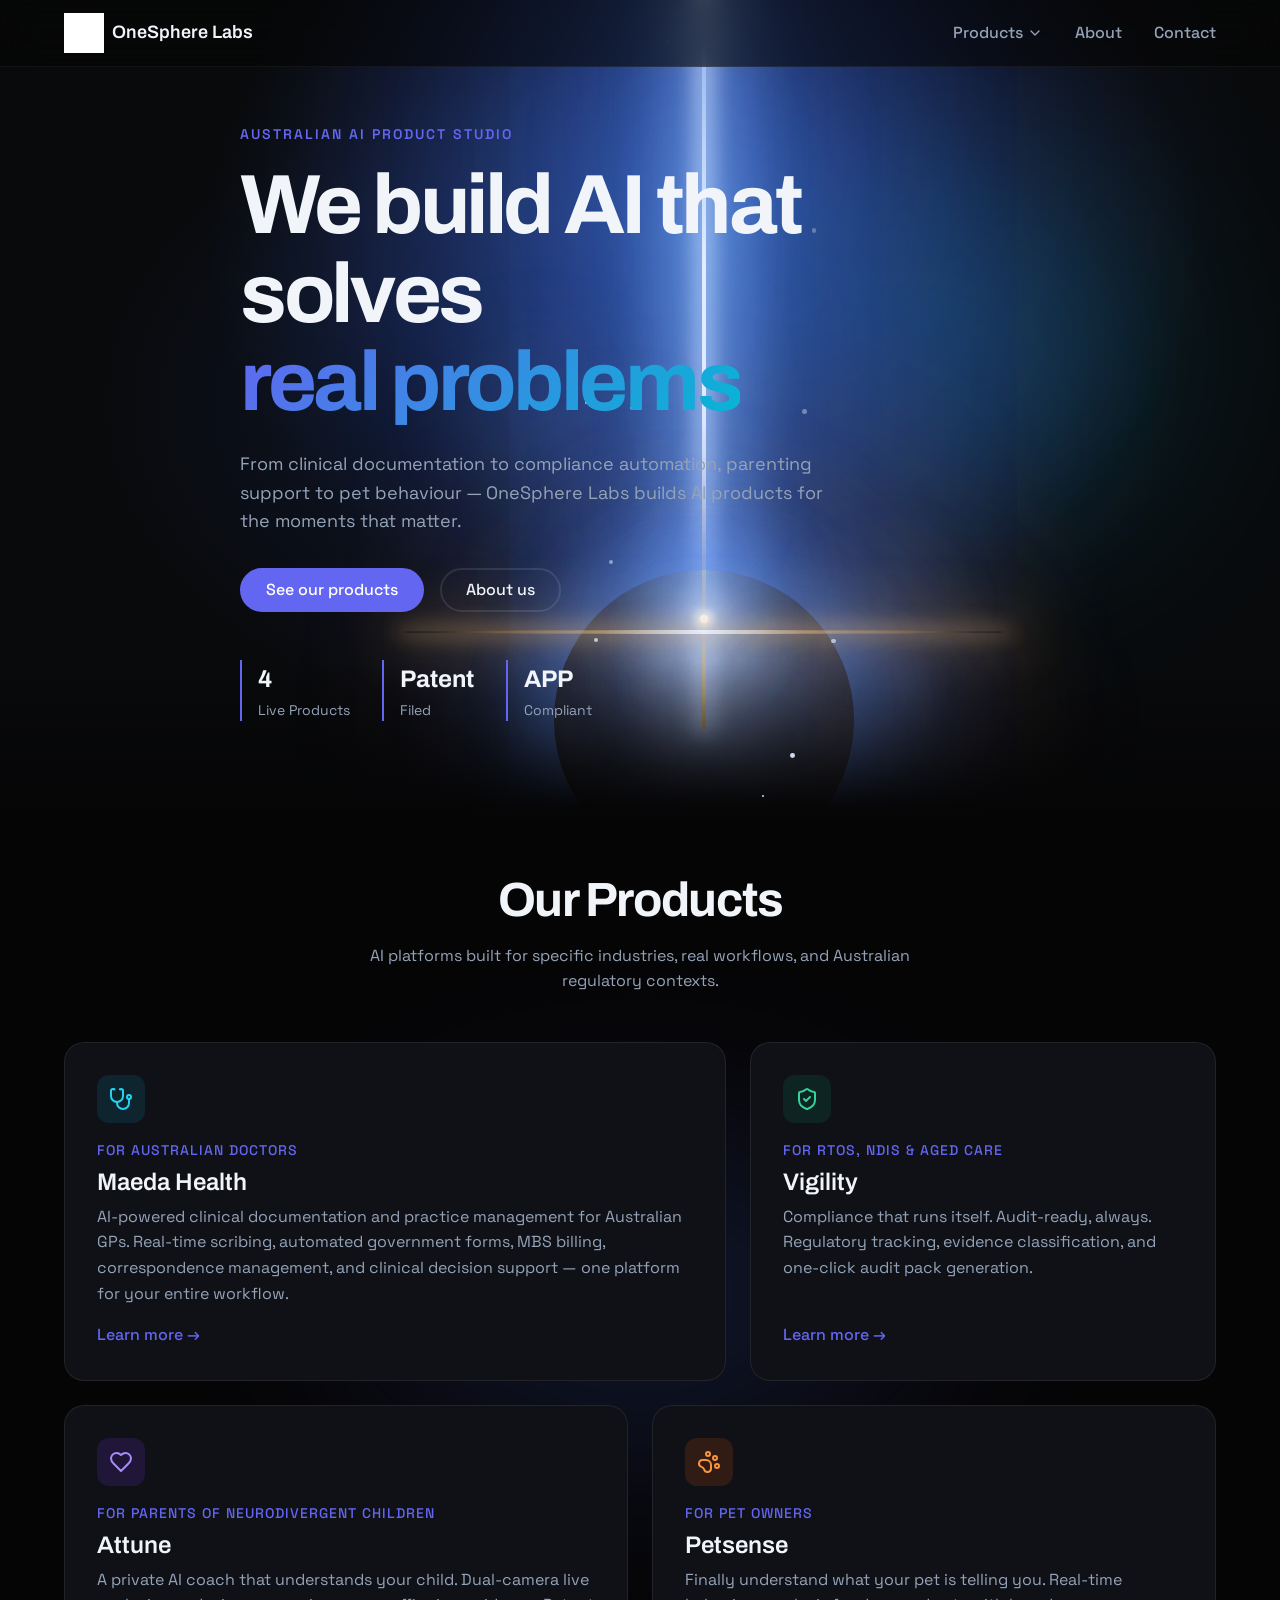
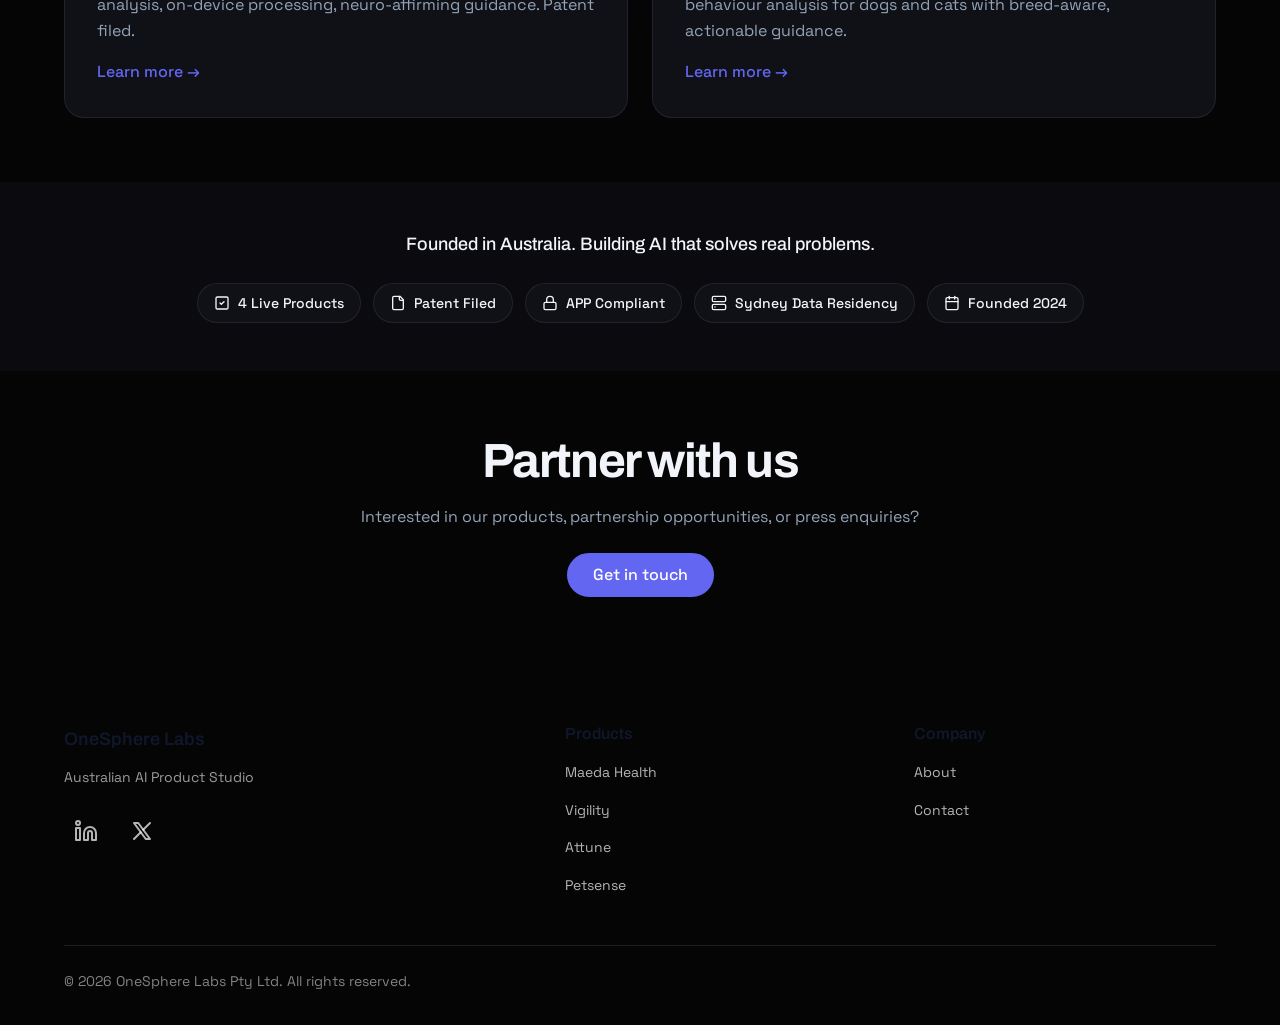
==== commit 19e06801: "feat: Light beam hitting sphere + larger vapor clouds Major cinematic upgrade: - Beam is now steady " ====
--- a/index.html
+++ b/index.html
@@ -168,6 +168,8 @@
             </div>
           </div>
         </div>
+        <!-- Sphere — beam impact point -->
+        <div class="hero-sphere"></div>
         <!-- Bottom fade -->
         <div class="hero-bottom-fade"></div>
       </section>
--- a/css/effects.css
+++ b/css/effects.css
@@ -43,62 +43,123 @@
   pointer-events: none;
 }
 
-/* The core beam — bright line with massive volumetric box-shadow */
+/* The core beam — steady light falling from sky */
 .hero-light-beam::before {
   content: '';
   position: absolute;
-  top: -30%;
+  top: -5%;
   left: 55%;
   transform: translateX(-50%);
-  width: 6px;
-  height: 140%;
+  width: 4px;
+  height: 95%;
   background: linear-gradient(
     to bottom,
     rgba(255, 255, 255, 0) 0%,
-    rgba(220, 235, 255, 0.9) 10%,
-    rgba(180, 210, 255, 1) 25%,
-    rgba(255, 255, 255, 1) 45%,
-    rgba(180, 210, 255, 1) 55%,
-    rgba(100, 160, 255, 0.8) 75%,
-    rgba(0, 60, 255, 0) 100%
+    rgba(200, 220, 255, 0.6) 5%,
+    rgba(180, 210, 255, 0.9) 15%,
+    rgba(255, 255, 255, 1) 40%,
+    rgba(255, 255, 255, 1) 60%,
+    rgba(200, 180, 140, 0.9) 85%,
+    rgba(255, 200, 100, 0.8) 95%,
+    rgba(255, 180, 60, 0.6) 100%
   );
   box-shadow:
-    0 0 30px 12px rgba(200, 220, 255, 0.8),
-    0 0 80px 30px rgba(150, 190, 255, 0.5),
-    0 0 160px 60px rgba(80, 140, 255, 0.35),
-    0 0 300px 120px rgba(40, 100, 255, 0.2),
-    0 0 500px 200px rgba(20, 60, 255, 0.1);
-  animation: beamPulse 4s ease-in-out infinite;
-}
-
-/* Secondary wider glow layer behind the beam */
+    0 0 20px 8px rgba(200, 220, 255, 0.7),
+    0 0 60px 25px rgba(150, 190, 255, 0.45),
+    0 0 120px 50px rgba(80, 140, 255, 0.3),
+    0 0 250px 100px rgba(40, 100, 255, 0.18),
+    0 0 400px 160px rgba(20, 60, 255, 0.08);
+}
+
+/* Secondary wide glow behind beam */
 .hero-light-beam::after {
   content: '';
   position: absolute;
-  top: -10%;
+  top: 0;
   left: 55%;
   transform: translateX(-50%);
-  width: 100px;
-  height: 120%;
+  width: 120px;
+  height: 100%;
   background: linear-gradient(
     to bottom,
     transparent 0%,
-    rgba(60, 120, 255, 0.15) 20%,
-    rgba(80, 140, 255, 0.25) 45%,
-    rgba(60, 120, 255, 0.15) 70%,
+    rgba(60, 120, 255, 0.1) 10%,
+    rgba(80, 140, 255, 0.2) 40%,
+    rgba(100, 150, 255, 0.15) 70%,
+    rgba(255, 180, 80, 0.1) 90%,
     transparent 100%
   );
-  filter: blur(30px);
-  animation: beamPulse 4s ease-in-out infinite;
-  animation-delay: 0.5s;
-}
-
-@keyframes beamPulse {
-  0%, 100% { opacity: 0.85; transform: translateX(-50%) scaleX(1); }
-  50% { opacity: 1; transform: translateX(-50%) scaleX(1.4); }
-}
-
-/* Atmospheric haze — heavy volumetric fog */
+  filter: blur(25px);
+}
+
+/* The sphere — where the beam impacts at the bottom */
+.hero-sphere {
+  position: absolute;
+  bottom: -60px;
+  left: 55%;
+  transform: translateX(-50%);
+  width: 300px;
+  height: 300px;
+  border-radius: 50%;
+  background: radial-gradient(
+    circle at 50% 30%,
+    rgba(255, 255, 255, 0.15) 0%,
+    rgba(100, 160, 255, 0.1) 30%,
+    rgba(40, 80, 200, 0.05) 60%,
+    transparent 70%
+  );
+  box-shadow:
+    0 0 60px 30px rgba(100, 160, 255, 0.3),
+    0 0 120px 60px rgba(60, 120, 255, 0.2),
+    0 0 200px 100px rgba(40, 80, 255, 0.1);
+  z-index: 1;
+  pointer-events: none;
+}
+
+/* Impact glow — bright point where beam hits sphere */
+.hero-sphere::before {
+  content: '';
+  position: absolute;
+  top: 15%;
+  left: 50%;
+  transform: translateX(-50%);
+  width: 8px;
+  height: 8px;
+  border-radius: 50%;
+  background: white;
+  box-shadow:
+    0 0 10px 5px rgba(255, 255, 255, 0.9),
+    0 0 30px 15px rgba(200, 220, 255, 0.7),
+    0 0 60px 30px rgba(150, 190, 255, 0.5),
+    0 0 100px 50px rgba(100, 160, 255, 0.3);
+}
+
+/* Light spread from impact — horizontal glow along bottom */
+.hero-sphere::after {
+  content: '';
+  position: absolute;
+  top: 20%;
+  left: 50%;
+  transform: translateX(-50%);
+  width: 600px;
+  height: 4px;
+  background: linear-gradient(
+    to right,
+    transparent,
+    rgba(255, 180, 80, 0.4),
+    rgba(255, 200, 120, 0.6),
+    rgba(255, 255, 255, 0.8),
+    rgba(255, 200, 120, 0.6),
+    rgba(255, 180, 80, 0.4),
+    transparent
+  );
+  box-shadow:
+    0 0 20px 8px rgba(255, 200, 120, 0.3),
+    0 0 60px 20px rgba(255, 180, 80, 0.15);
+  border-radius: 50%;
+}
+
+/* Atmospheric haze — volumetric fog around beam */
 .hero-atmosphere {
   position: absolute;
   inset: 0;
@@ -106,21 +167,21 @@
   pointer-events: none;
   mix-blend-mode: screen;
   background:
-    radial-gradient(ellipse at 55% 35%, rgba(60, 100, 220, 0.45) 0%, transparent 55%),
-    radial-gradient(ellipse at 50% 50%, rgba(30, 70, 180, 0.3) 0%, transparent 65%),
-    radial-gradient(ellipse at 60% 25%, rgba(100, 80, 200, 0.2) 0%, transparent 50%),
-    radial-gradient(ellipse at 45% 70%, rgba(20, 60, 160, 0.15) 0%, transparent 45%);
-}
-
-/* Bottom fade — prevents abrupt cutoff */
+    radial-gradient(ellipse at 55% 30%, rgba(50, 90, 200, 0.4) 0%, transparent 50%),
+    radial-gradient(ellipse at 55% 80%, rgba(200, 150, 60, 0.2) 0%, transparent 40%),
+    radial-gradient(ellipse at 50% 50%, rgba(30, 70, 180, 0.25) 0%, transparent 60%),
+    radial-gradient(ellipse at 60% 20%, rgba(80, 60, 180, 0.15) 0%, transparent 45%);
+}
+
+/* Bottom fade */
 .hero-bottom-fade {
   position: absolute;
   bottom: 0;
   left: 0;
   right: 0;
-  height: 200px;
+  height: 150px;
   background: linear-gradient(to bottom, transparent, var(--bg));
-  z-index: 2;
+  z-index: 3;
   pointer-events: none;
 }
 
@@ -240,9 +301,11 @@
   .glow-blob--accent { width: 200px; height: 200px; }
   .glow-blob--subtle { display: none; }
 
-  .hero-light-beam::before { opacity: 0.5; }
-  .hero-light-beam::after { opacity: 0.3; }
+  .hero-light-beam::before { opacity: 0.6; }
+  .hero-light-beam::after { opacity: 0.4; }
   .hero-atmosphere { opacity: 0.5; }
+  .hero-sphere { width: 200px; height: 200px; bottom: -40px; }
+  .hero-sphere::after { width: 300px; }
 
   .section-glow::before {
     width: 300px;
@@ -267,7 +330,6 @@
   }
 
   .hero-light-beam::before {
-    animation: none;
     opacity: 0.85;
   }
 
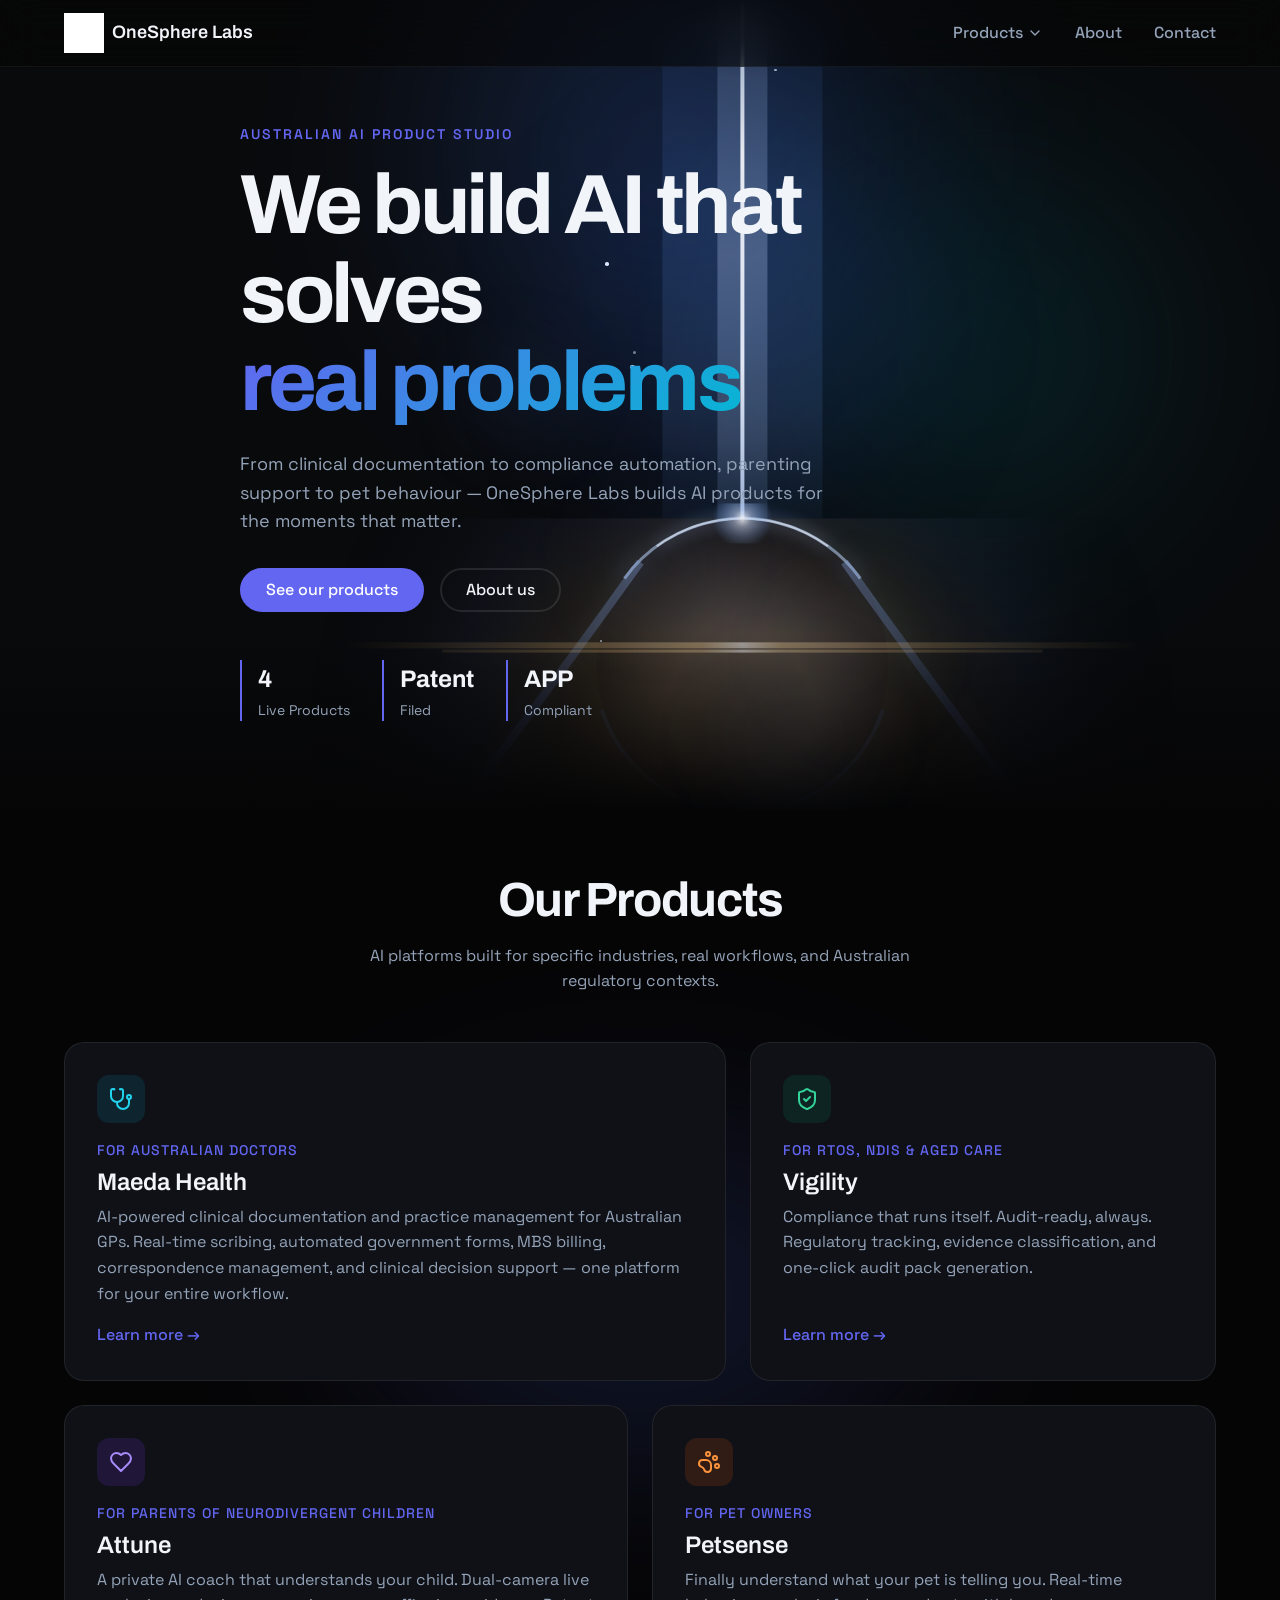
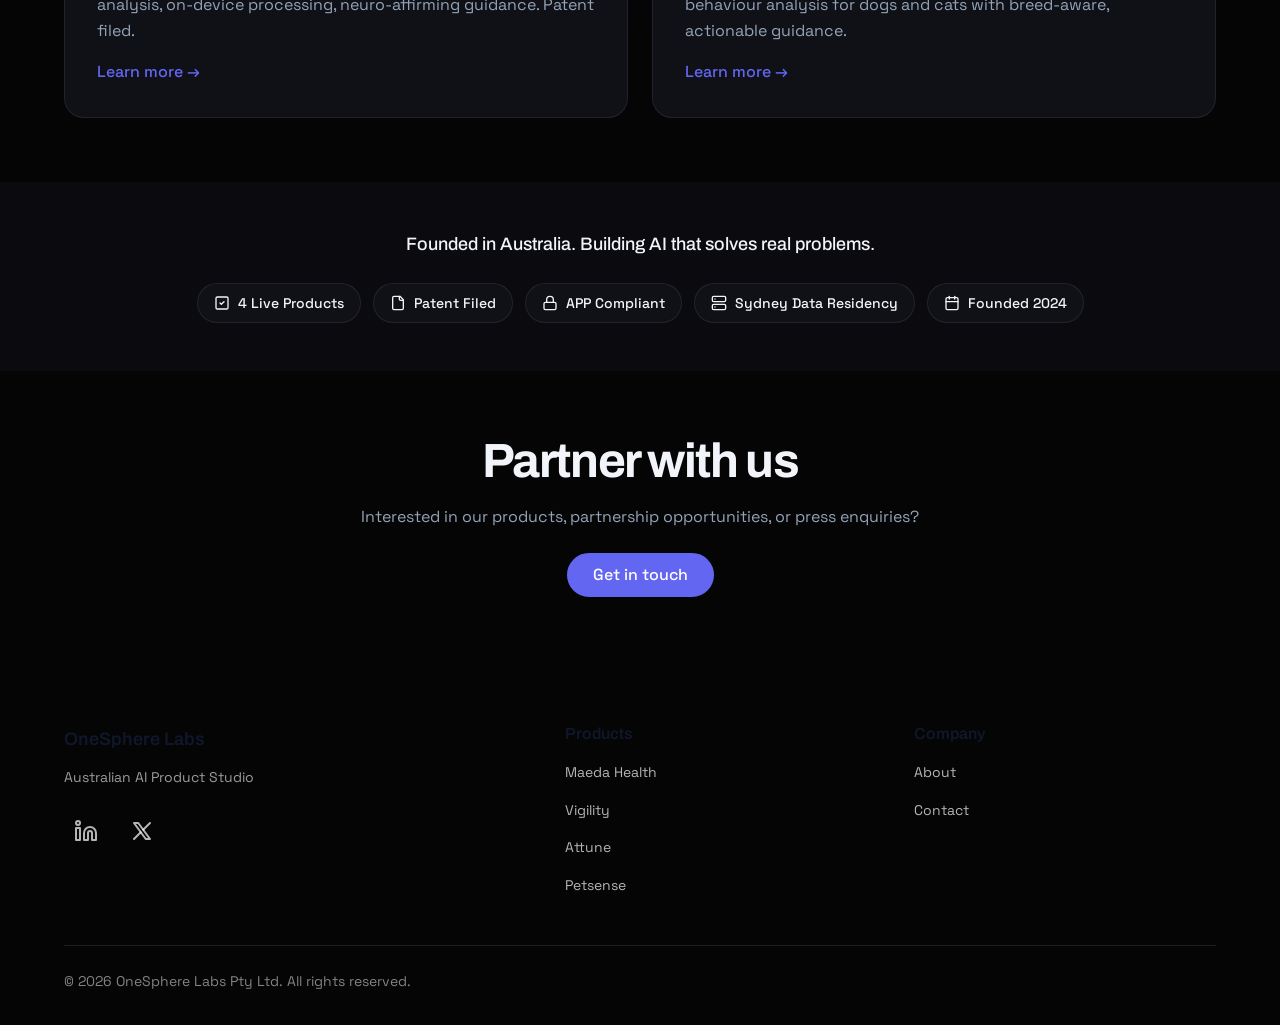
==== commit 32ec593b: "feat: Canvas-based light beam with sphere and waterfall cascade Replaced CSS-only beam with HTML5 Ca" ====
--- a/index.html
+++ b/index.html
@@ -127,15 +127,11 @@
     <main id="main">
       <!-- Hero Section -->
       <section class="hero">
-        <!-- Light beam layer -->
-        <div class="hero-light-beam"></div>
-        <!-- Atmospheric haze layer -->
-        <div class="hero-atmosphere"></div>
+        <!-- Canvas effect layer -->
+        <div class="hero-canvas" id="heroCanvas"></div>
         <!-- Glow blobs -->
-        <div class="glow-blob glow-blob--primary" style="top: -200px; left: 25%; opacity: 0.7;"></div>
-        <div class="glow-blob glow-blob--accent" style="top: 50px; right: 0%; opacity: 0.6;"></div>
-        <div class="glow-blob glow-blob--warm" style="bottom: -150px; left: 45%; opacity: 0.5;"></div>
-        <div class="glow-blob glow-blob--subtle" style="top: 30%; left: 55%; opacity: 0.4;"></div>
+        <div class="glow-blob glow-blob--primary" style="top: -200px; left: 25%; opacity: 0.5;"></div>
+        <div class="glow-blob glow-blob--accent" style="top: 50px; right: 0%; opacity: 0.4;"></div>
         <!-- Content layer — above all effects -->
         <div class="hero__container">
           <div class="hero__content animate-on-scroll">
@@ -168,8 +164,6 @@
             </div>
           </div>
         </div>
-        <!-- Sphere — beam impact point -->
-        <div class="hero-sphere"></div>
         <!-- Bottom fade -->
         <div class="hero-bottom-fade"></div>
       </section>
@@ -309,5 +303,6 @@
 
     <script src="/js/nav.js"></script>
     <script src="/js/animations.js"></script>
+    <script src="/js/hero-effect.js"></script>
 </body>
 </html>
--- a/css/effects.css
+++ b/css/effects.css
@@ -35,153 +35,29 @@
   background: radial-gradient(circle, rgba(168, 85, 247, 0.25) 0%, transparent 70%);
 }
 
-/* Light beam container — overlays the hero */
-.hero-light-beam {
+/* Canvas-based hero effect */
+.hero-canvas {
   position: absolute;
   inset: 0;
   z-index: 1;
   pointer-events: none;
 }
 
-/* The core beam — steady light falling from sky */
-.hero-light-beam::before {
-  content: '';
-  position: absolute;
-  top: -5%;
-  left: 55%;
-  transform: translateX(-50%);
-  width: 4px;
-  height: 95%;
-  background: linear-gradient(
-    to bottom,
-    rgba(255, 255, 255, 0) 0%,
-    rgba(200, 220, 255, 0.6) 5%,
-    rgba(180, 210, 255, 0.9) 15%,
-    rgba(255, 255, 255, 1) 40%,
-    rgba(255, 255, 255, 1) 60%,
-    rgba(200, 180, 140, 0.9) 85%,
-    rgba(255, 200, 100, 0.8) 95%,
-    rgba(255, 180, 60, 0.6) 100%
-  );
-  box-shadow:
-    0 0 20px 8px rgba(200, 220, 255, 0.7),
-    0 0 60px 25px rgba(150, 190, 255, 0.45),
-    0 0 120px 50px rgba(80, 140, 255, 0.3),
-    0 0 250px 100px rgba(40, 100, 255, 0.18),
-    0 0 400px 160px rgba(20, 60, 255, 0.08);
-}
-
-/* Secondary wide glow behind beam */
-.hero-light-beam::after {
-  content: '';
-  position: absolute;
-  top: 0;
-  left: 55%;
-  transform: translateX(-50%);
-  width: 120px;
+.hero-canvas canvas {
+  width: 100%;
   height: 100%;
-  background: linear-gradient(
-    to bottom,
-    transparent 0%,
-    rgba(60, 120, 255, 0.1) 10%,
-    rgba(80, 140, 255, 0.2) 40%,
-    rgba(100, 150, 255, 0.15) 70%,
-    rgba(255, 180, 80, 0.1) 90%,
-    transparent 100%
-  );
-  filter: blur(25px);
-}
-
-/* The sphere — where the beam impacts at the bottom */
-.hero-sphere {
-  position: absolute;
-  bottom: -60px;
-  left: 55%;
-  transform: translateX(-50%);
-  width: 300px;
-  height: 300px;
-  border-radius: 50%;
-  background: radial-gradient(
-    circle at 50% 30%,
-    rgba(255, 255, 255, 0.15) 0%,
-    rgba(100, 160, 255, 0.1) 30%,
-    rgba(40, 80, 200, 0.05) 60%,
-    transparent 70%
-  );
-  box-shadow:
-    0 0 60px 30px rgba(100, 160, 255, 0.3),
-    0 0 120px 60px rgba(60, 120, 255, 0.2),
-    0 0 200px 100px rgba(40, 80, 255, 0.1);
-  z-index: 1;
-  pointer-events: none;
-}
-
-/* Impact glow — bright point where beam hits sphere */
-.hero-sphere::before {
-  content: '';
-  position: absolute;
-  top: 15%;
-  left: 50%;
-  transform: translateX(-50%);
-  width: 8px;
-  height: 8px;
-  border-radius: 50%;
-  background: white;
-  box-shadow:
-    0 0 10px 5px rgba(255, 255, 255, 0.9),
-    0 0 30px 15px rgba(200, 220, 255, 0.7),
-    0 0 60px 30px rgba(150, 190, 255, 0.5),
-    0 0 100px 50px rgba(100, 160, 255, 0.3);
-}
-
-/* Light spread from impact — horizontal glow along bottom */
-.hero-sphere::after {
-  content: '';
-  position: absolute;
-  top: 20%;
-  left: 50%;
-  transform: translateX(-50%);
-  width: 600px;
-  height: 4px;
-  background: linear-gradient(
-    to right,
-    transparent,
-    rgba(255, 180, 80, 0.4),
-    rgba(255, 200, 120, 0.6),
-    rgba(255, 255, 255, 0.8),
-    rgba(255, 200, 120, 0.6),
-    rgba(255, 180, 80, 0.4),
-    transparent
-  );
-  box-shadow:
-    0 0 20px 8px rgba(255, 200, 120, 0.3),
-    0 0 60px 20px rgba(255, 180, 80, 0.15);
-  border-radius: 50%;
-}
-
-/* Atmospheric haze — volumetric fog around beam */
-.hero-atmosphere {
-  position: absolute;
-  inset: 0;
-  z-index: 1;
-  pointer-events: none;
-  mix-blend-mode: screen;
-  background:
-    radial-gradient(ellipse at 55% 30%, rgba(50, 90, 200, 0.4) 0%, transparent 50%),
-    radial-gradient(ellipse at 55% 80%, rgba(200, 150, 60, 0.2) 0%, transparent 40%),
-    radial-gradient(ellipse at 50% 50%, rgba(30, 70, 180, 0.25) 0%, transparent 60%),
-    radial-gradient(ellipse at 60% 20%, rgba(80, 60, 180, 0.15) 0%, transparent 45%);
-}
-
-/* Bottom fade */
+  display: block;
+}
+
+/* Bottom fade over canvas */
 .hero-bottom-fade {
   position: absolute;
   bottom: 0;
   left: 0;
   right: 0;
-  height: 150px;
+  height: 180px;
   background: linear-gradient(to bottom, transparent, var(--bg));
-  z-index: 3;
+  z-index: 2;
   pointer-events: none;
 }
 
@@ -301,12 +177,6 @@
   .glow-blob--accent { width: 200px; height: 200px; }
   .glow-blob--subtle { display: none; }
 
-  .hero-light-beam::before { opacity: 0.6; }
-  .hero-light-beam::after { opacity: 0.4; }
-  .hero-atmosphere { opacity: 0.5; }
-  .hero-sphere { width: 200px; height: 200px; bottom: -40px; }
-  .hero-sphere::after { width: 300px; }
-
   .section-glow::before {
     width: 300px;
     height: 200px;
@@ -329,10 +199,6 @@
     animation: none;
   }
 
-  .hero-light-beam::before {
-    opacity: 0.85;
-  }
-
   .glass-card,
   .card-glow {
     transition: none;
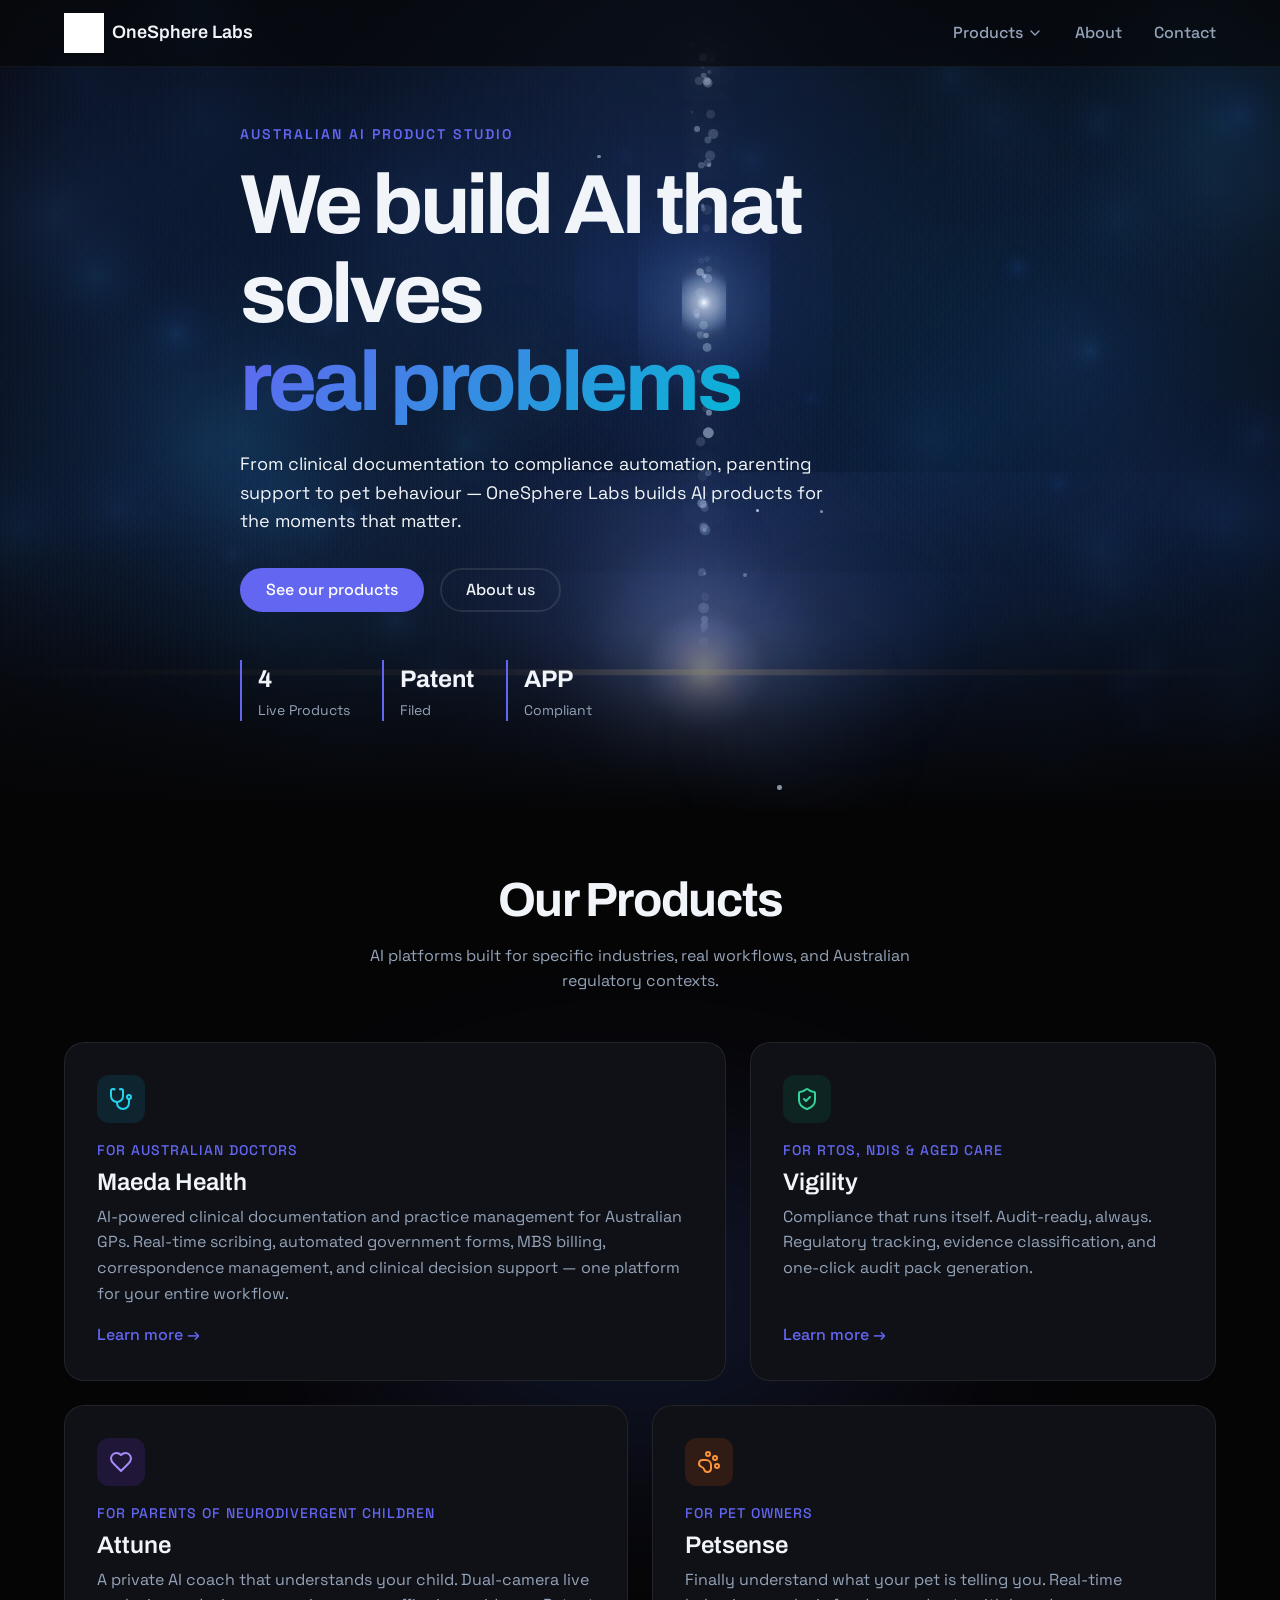
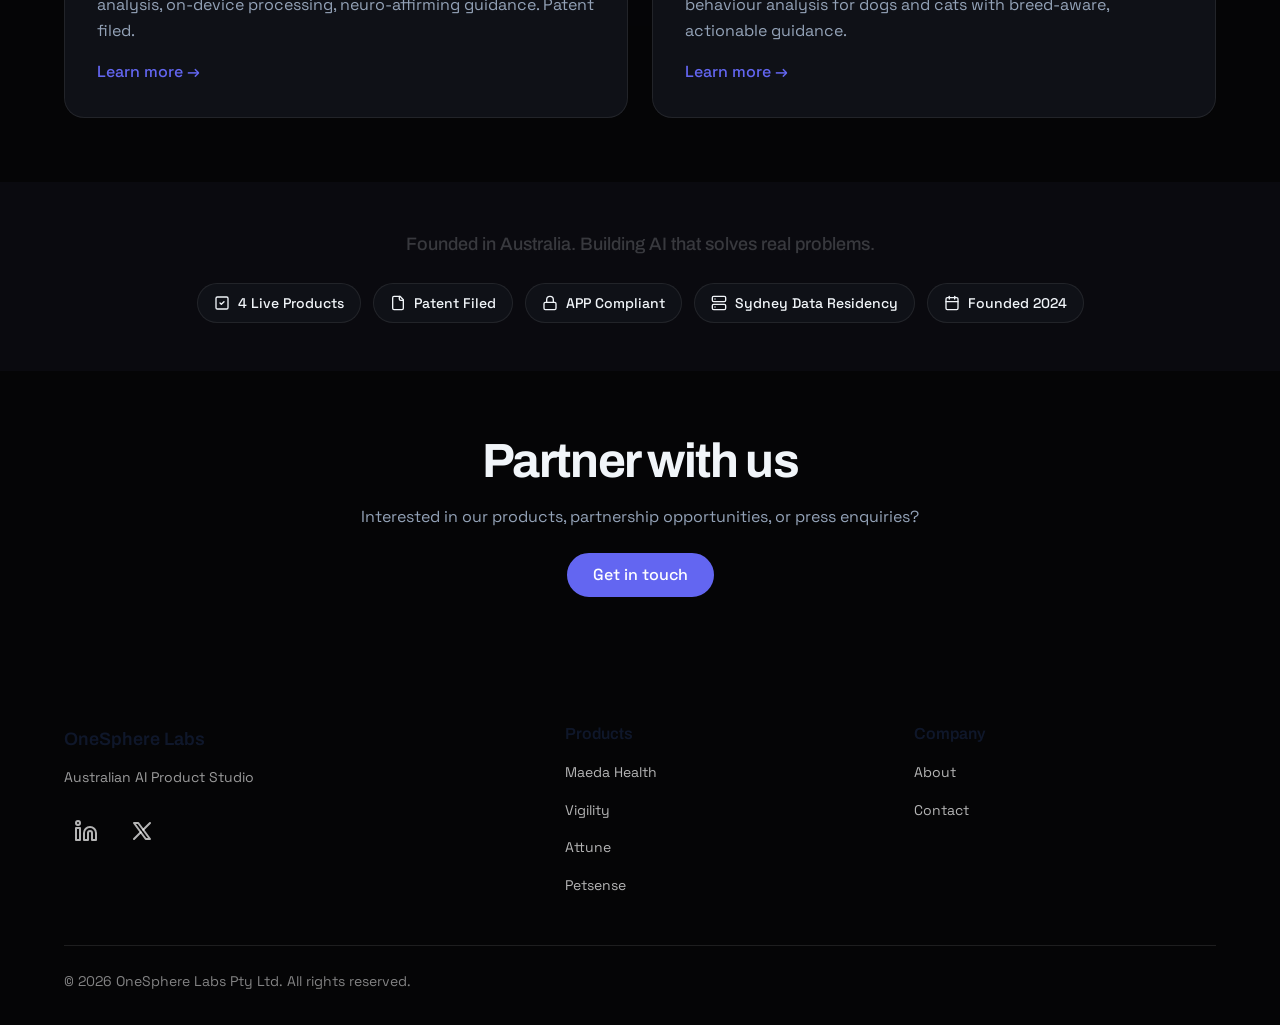
==== commit f7949bf2: "feat: WEB-47 to WEB-51 — Spotlight effects across all pages The shared spotlight.js + spotlight.css " ====
--- a/index.html
+++ b/index.html
@@ -55,6 +55,7 @@
     <link rel="stylesheet" href="/css/nav.css">
     <link rel="stylesheet" href="/css/footer.css">
     <link rel="stylesheet" href="/css/effects.css">
+    <link rel="stylesheet" href="/css/spotlight.css">
     <link rel="stylesheet" href="/css/home.css">
     <link href="https://fonts.googleapis.com/css2?family=Archivo:wght@300;400;500;600;700&family=Space+Grotesk:wght@300;400;500;600;700&display=swap" rel="stylesheet">
 
@@ -140,7 +141,7 @@
               We build AI that solves<br>
               <span class="hero__gradient">real problems</span>
             </h1>
-            <p class="hero__description">
+            <p class="hero__description" data-word-spotlight>
               From clinical documentation to compliance automation, parenting support to pet behaviour &mdash;
               OneSphere Labs builds AI products for the moments that matter.
             </p>
@@ -226,7 +227,7 @@
       <!-- Trust Section -->
       <section class="trust">
         <div class="trust__container animate-on-scroll">
-          <p class="trust__statement">Founded in Australia. Building AI that solves real problems.</p>
+          <p class="trust__statement" data-word-spotlight>Founded in Australia. Building AI that solves real problems.</p>
           <div class="trust__badges">
             <div class="trust__badge">
               <svg width="16" height="16" viewBox="0 0 24 24" fill="none" stroke="currentColor" stroke-width="2" stroke-linecap="round" stroke-linejoin="round"><rect width="18" height="18" x="3" y="3" rx="2"/><path d="m9 12 2 2 4-4"/></svg>
@@ -304,5 +305,6 @@
     <script src="/js/nav.js"></script>
     <script src="/js/animations.js"></script>
     <script src="/js/hero-effect.js"></script>
+    <script src="/js/spotlight.js"></script>
 </body>
 </html>
--- a/css/tokens.css
+++ b/css/tokens.css
@@ -6,7 +6,7 @@
   --secondary: #A78BFA;
   --cta: #06B6D4;
   --cta-hover: #22D3EE;
-  --cta-text: #FFFFFF;
+  --cta-text: #0F172A;
   --bg: #050506;
   --bg-alt: #0A0A0F;
   --bg-elevated: #111218;
--- a/css/effects.css
+++ b/css/effects.css
@@ -49,14 +49,14 @@
   display: block;
 }
 
-/* Bottom fade over canvas */
+/* Bottom fade over canvas — seamless transition to next section */
 .hero-bottom-fade {
   position: absolute;
   bottom: 0;
   left: 0;
   right: 0;
-  height: 180px;
-  background: linear-gradient(to bottom, transparent, var(--bg));
+  height: 300px;
+  background: linear-gradient(to bottom, transparent 0%, rgba(5,5,6,0.3) 40%, rgba(5,5,6,0.7) 70%, var(--bg) 100%);
   z-index: 2;
   pointer-events: none;
 }
--- a/css/spotlight.css
+++ b/css/spotlight.css
@@ -0,0 +1,147 @@
+/* =========================================
+   spotlight.css — OneSphere Labs
+   Scroll-linked word spotlight (T1) and
+   mouse radial-gradient overlay (T2).
+   ========================================= */
+
+/* ─────────────────────────────────────────────
+   T1 — Word Spotlight
+   Words start dim and are illuminated by JS
+   as their parent element scrolls into view.
+───────────────────────────────────────────── */
+
+/**
+ * Default state: word is dim.
+ * Transition uses the site's cinematic easing token.
+ * Duration is deliberately long (500ms) so the progression
+ * feels like light sweeping across text, not a jump.
+ */
+.word-dim {
+  opacity: 0.2 !important;
+  color: var(--text-primary) !important;
+  transition: opacity 500ms var(--ease-out);
+  display: inline;
+}
+
+.word-lit {
+  opacity: 1 !important;
+  color: var(--text-primary) !important;
+}
+
+/* Ensure spotlight parent elements are visible (override animate-on-scroll) */
+[data-word-spotlight] {
+  color: var(--text-primary);
+}
+
+/* ─────────────────────────────────────────────
+   T2 — Mouse Radial Gradient Overlay
+   A fixed, pointer-events-none layer that
+   renders a soft torch-beam centred on the
+   cursor using CSS custom properties set
+   by spotlight.js on <html>.
+───────────────────────────────────────────── */
+
+/**
+ * Default state: hidden.
+ * The overlay is created by JS and only becomes
+ * visible after the first mousemove event.
+ *
+ * z-index: 5 — above page content (z-index 1-2 from
+ * .section-glow, .hero-canvas etc.) but below the
+ * navigation (--z-sticky: 200) and dropdowns (--z-dropdown: 100).
+ *
+ * mix-blend-mode: screen — allows the gradient to
+ * add light to underlying dark content without
+ * obscuring text or interactive elements.
+ *
+ * pointer-events: none — the overlay must never
+ * intercept mouse or touch events.
+ */
+.page-spotlight {
+  position: fixed;
+  inset: 0;
+  z-index: 5;
+  pointer-events: none;
+  opacity: 0;
+  /* Smooth transition when entering/leaving the hero zone */
+  transition: opacity 400ms var(--ease-out);
+
+  /*
+   * The radial gradient is recomputed by the browser on every repaint
+   * whenever --mouse-x or --mouse-y changes. No JS paint involved.
+   *
+   * Gradient anatomy:
+   *   centre (0%)  — brightest white-blue highlight
+   *   mid    (30%) — faint indigo tint matching --primary
+   *   edge   (70%) — fully transparent
+   *
+   * Radius is expressed in viewport units (35vw) so the spotlight
+   * scales proportionally on all screen sizes.
+   */
+  background: radial-gradient(
+    circle 35vw at var(--mouse-x, 50%) var(--mouse-y, 50%),
+    rgba(255, 255, 255, 0.04)   0%,
+    rgba(99, 102, 241, 0.06)    20%,
+    rgba(99, 102, 241, 0.03)    40%,
+    transparent                 70%
+  );
+
+  mix-blend-mode: screen;
+  will-change: background;
+}
+
+/**
+ * Active state: overlay is visible.
+ * JS adds this class after the first mousemove.
+ */
+.page-spotlight.is-active {
+  opacity: 1;
+}
+
+/* ─────────────────────────────────────────────
+   Mobile considerations
+   On small screens the word-dim effect is
+   softened: a slightly higher base opacity
+   reduces visual noise on dense paragraphs.
+   The page-spotlight overlay is never shown
+   on touch devices (JS guards by pointer type),
+   but the class is included here defensively.
+───────────────────────────────────────────── */
+
+@media (max-width: 768px) {
+  .word-dim {
+    /* Slightly higher dim opacity on mobile so text remains readable
+       in case JS cannot split the element (e.g. very short paragraphs). */
+    opacity: 0.4;
+  }
+
+  /* Touch devices: overlay is not created by JS, but defend here too */
+  .page-spotlight {
+    display: none;
+  }
+}
+
+/* ─────────────────────────────────────────────
+   prefers-reduced-motion overrides
+   JS already shows all words at full opacity
+   and skips T2 when reduced motion is active,
+   but the CSS rules here provide a belt-and-
+   suspenders guarantee for cases where the
+   IIFE has not run yet (e.g. JS disabled,
+   slow network before DOMContentLoaded).
+───────────────────────────────────────────── */
+
+@media (prefers-reduced-motion: reduce) {
+  .word-dim {
+    opacity: 1;
+    transition: none;
+  }
+
+  .word-lit {
+    opacity: 1;
+  }
+
+  .page-spotlight {
+    display: none;
+  }
+}
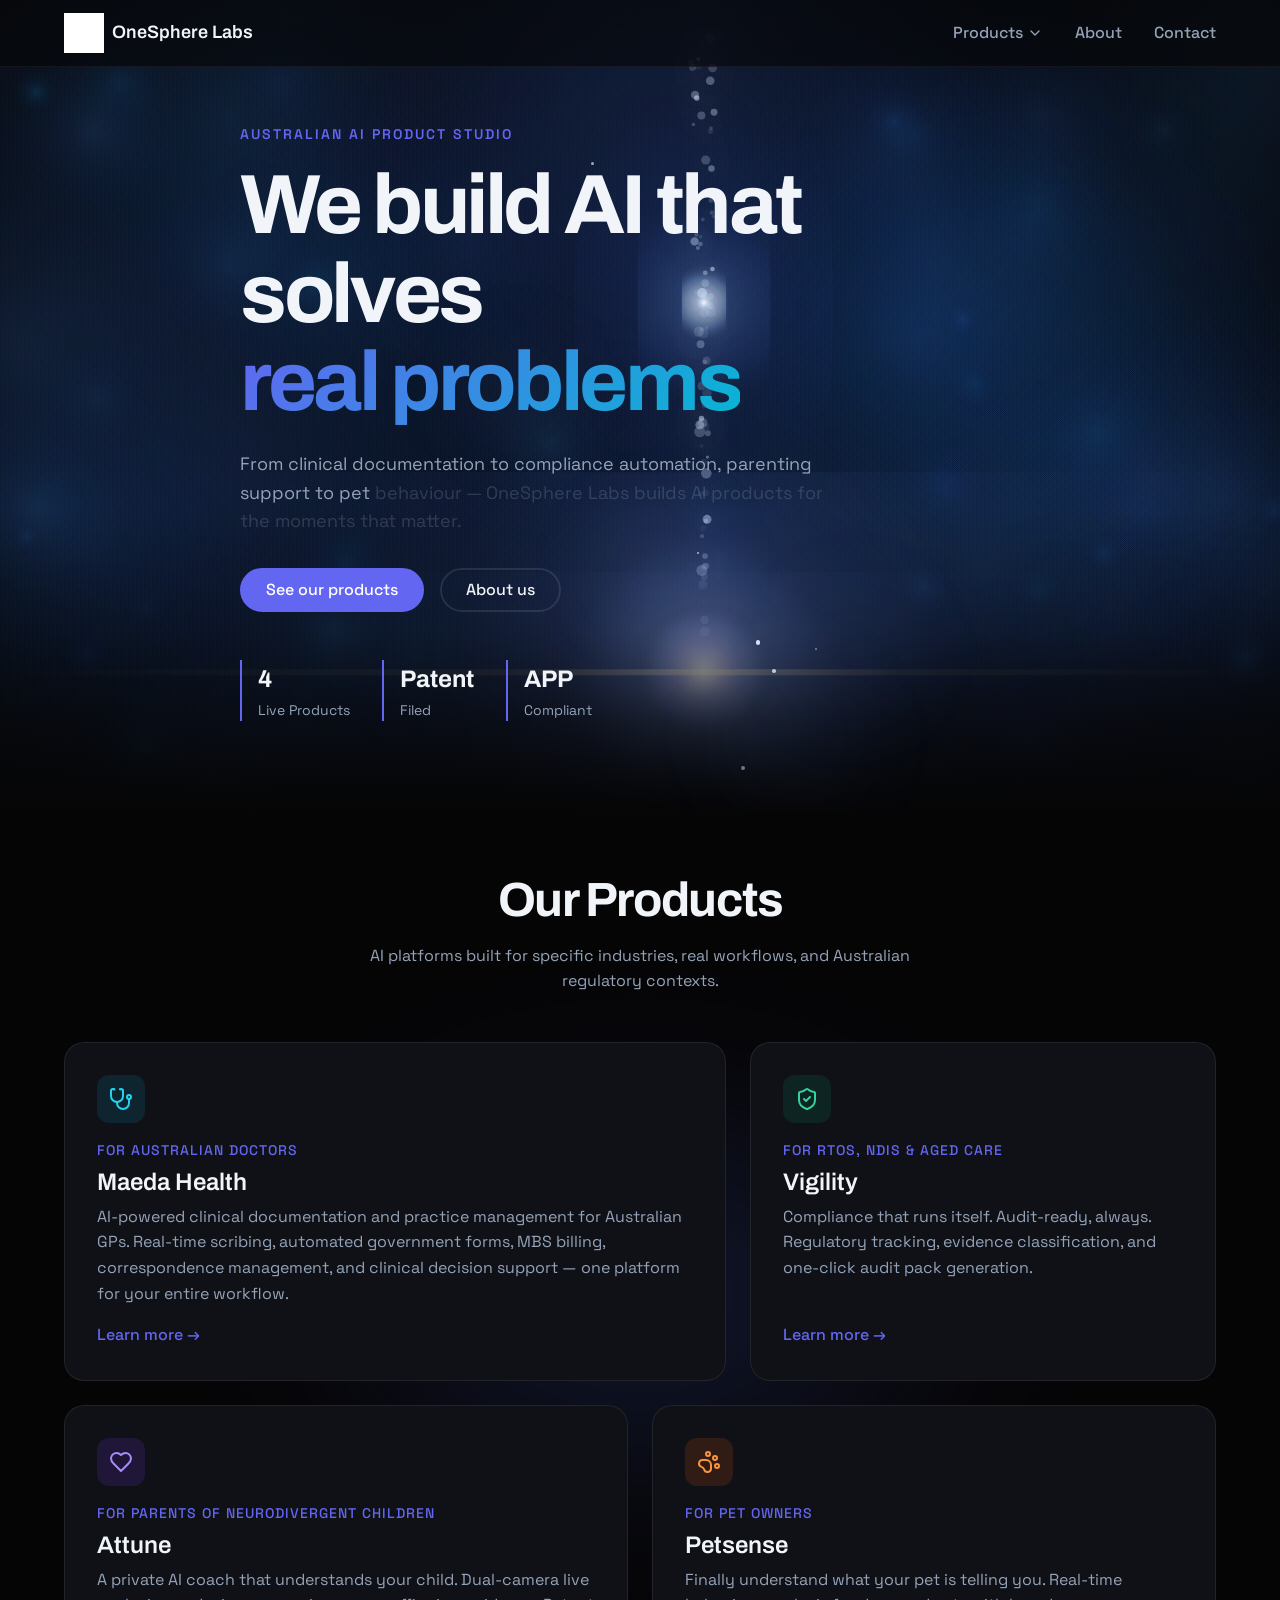
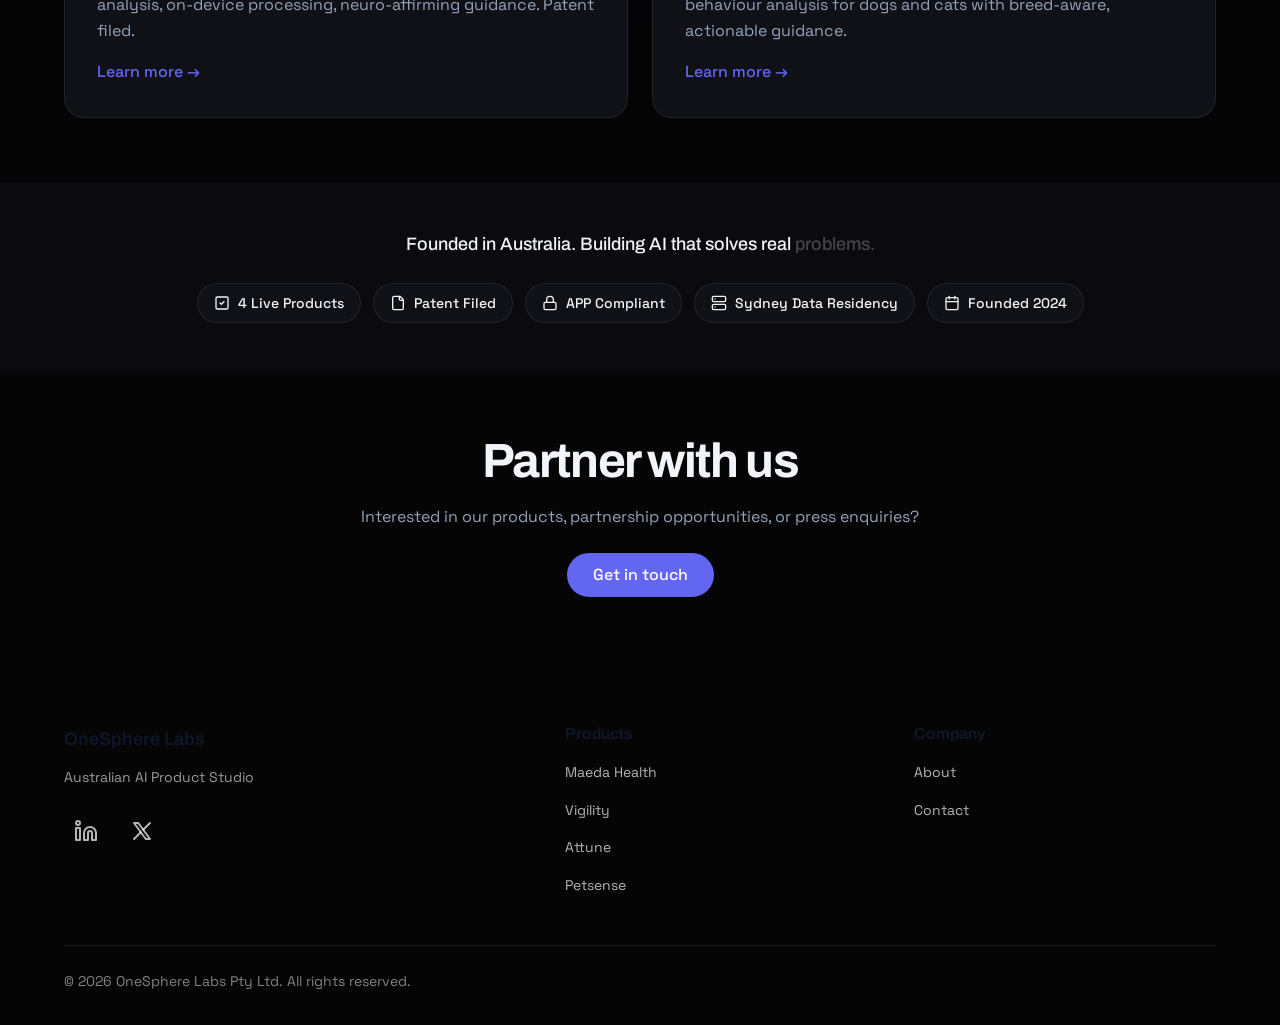
==== commit 6241a54c: "fix: Repair broken word spotlight effect across all pages Root causes fixed: - Bug 1 (CRITICAL): Rep" ====
--- a/index.html
+++ b/index.html
@@ -135,9 +135,9 @@
         <div class="glow-blob glow-blob--accent" style="top: 50px; right: 0%; opacity: 0.4;"></div>
         <!-- Content layer — above all effects -->
         <div class="hero__container">
-          <div class="hero__content animate-on-scroll">
-            <span class="hero__eyebrow">Australian AI Product Studio</span>
-            <h1 class="hero__title">
+          <div class="hero__content">
+            <span class="hero__eyebrow animate-on-scroll">Australian AI Product Studio</span>
+            <h1 class="hero__title animate-on-scroll">
               We build AI that solves<br>
               <span class="hero__gradient">real problems</span>
             </h1>
@@ -145,7 +145,7 @@
               From clinical documentation to compliance automation, parenting support to pet behaviour &mdash;
               OneSphere Labs builds AI products for the moments that matter.
             </p>
-            <div class="hero__actions">
+            <div class="hero__actions animate-on-scroll">
               <a href="#products" class="btn btn-primary">See our products</a>
               <a href="/about.html" class="btn btn-secondary">About us</a>
             </div>
@@ -226,9 +226,9 @@
 
       <!-- Trust Section -->
       <section class="trust">
-        <div class="trust__container animate-on-scroll">
+        <div class="trust__container">
           <p class="trust__statement" data-word-spotlight>Founded in Australia. Building AI that solves real problems.</p>
-          <div class="trust__badges">
+          <div class="trust__badges animate-on-scroll">
             <div class="trust__badge">
               <svg width="16" height="16" viewBox="0 0 24 24" fill="none" stroke="currentColor" stroke-width="2" stroke-linecap="round" stroke-linejoin="round"><rect width="18" height="18" x="3" y="3" rx="2"/><path d="m9 12 2 2 4-4"/></svg>
               4 Live Products
--- a/css/spotlight.css
+++ b/css/spotlight.css
@@ -10,22 +10,33 @@
    as their parent element scrolls into view.
 ───────────────────────────────────────────── */
 
+/* Spotlight elements must be visible — override parent animate-on-scroll opacity compositing */
+.animate-on-scroll:has([data-word-spotlight]) {
+  opacity: 1 !important;
+  transform: none !important;
+  transition: none !important;
+}
+
+[data-word-spotlight].animate-on-scroll {
+  opacity: 1 !important;
+  transform: none !important;
+  transition: none !important;
+}
+
 /**
  * Default state: word is dim.
- * Transition uses the site's cinematic easing token.
+ * Transition uses the site's cinematic easing token with a fallback value.
  * Duration is deliberately long (500ms) so the progression
  * feels like light sweeping across text, not a jump.
  */
 .word-dim {
-  opacity: 0.2 !important;
-  color: var(--text-primary) !important;
-  transition: opacity 500ms var(--ease-out);
+  opacity: 0.25 !important;
+  transition: opacity 500ms var(--ease-out, cubic-bezier(0.16, 1, 0.3, 1));
   display: inline;
 }
 
 .word-lit {
   opacity: 1 !important;
-  color: var(--text-primary) !important;
 }
 
 /* Ensure spotlight parent elements are visible (override animate-on-scroll) */
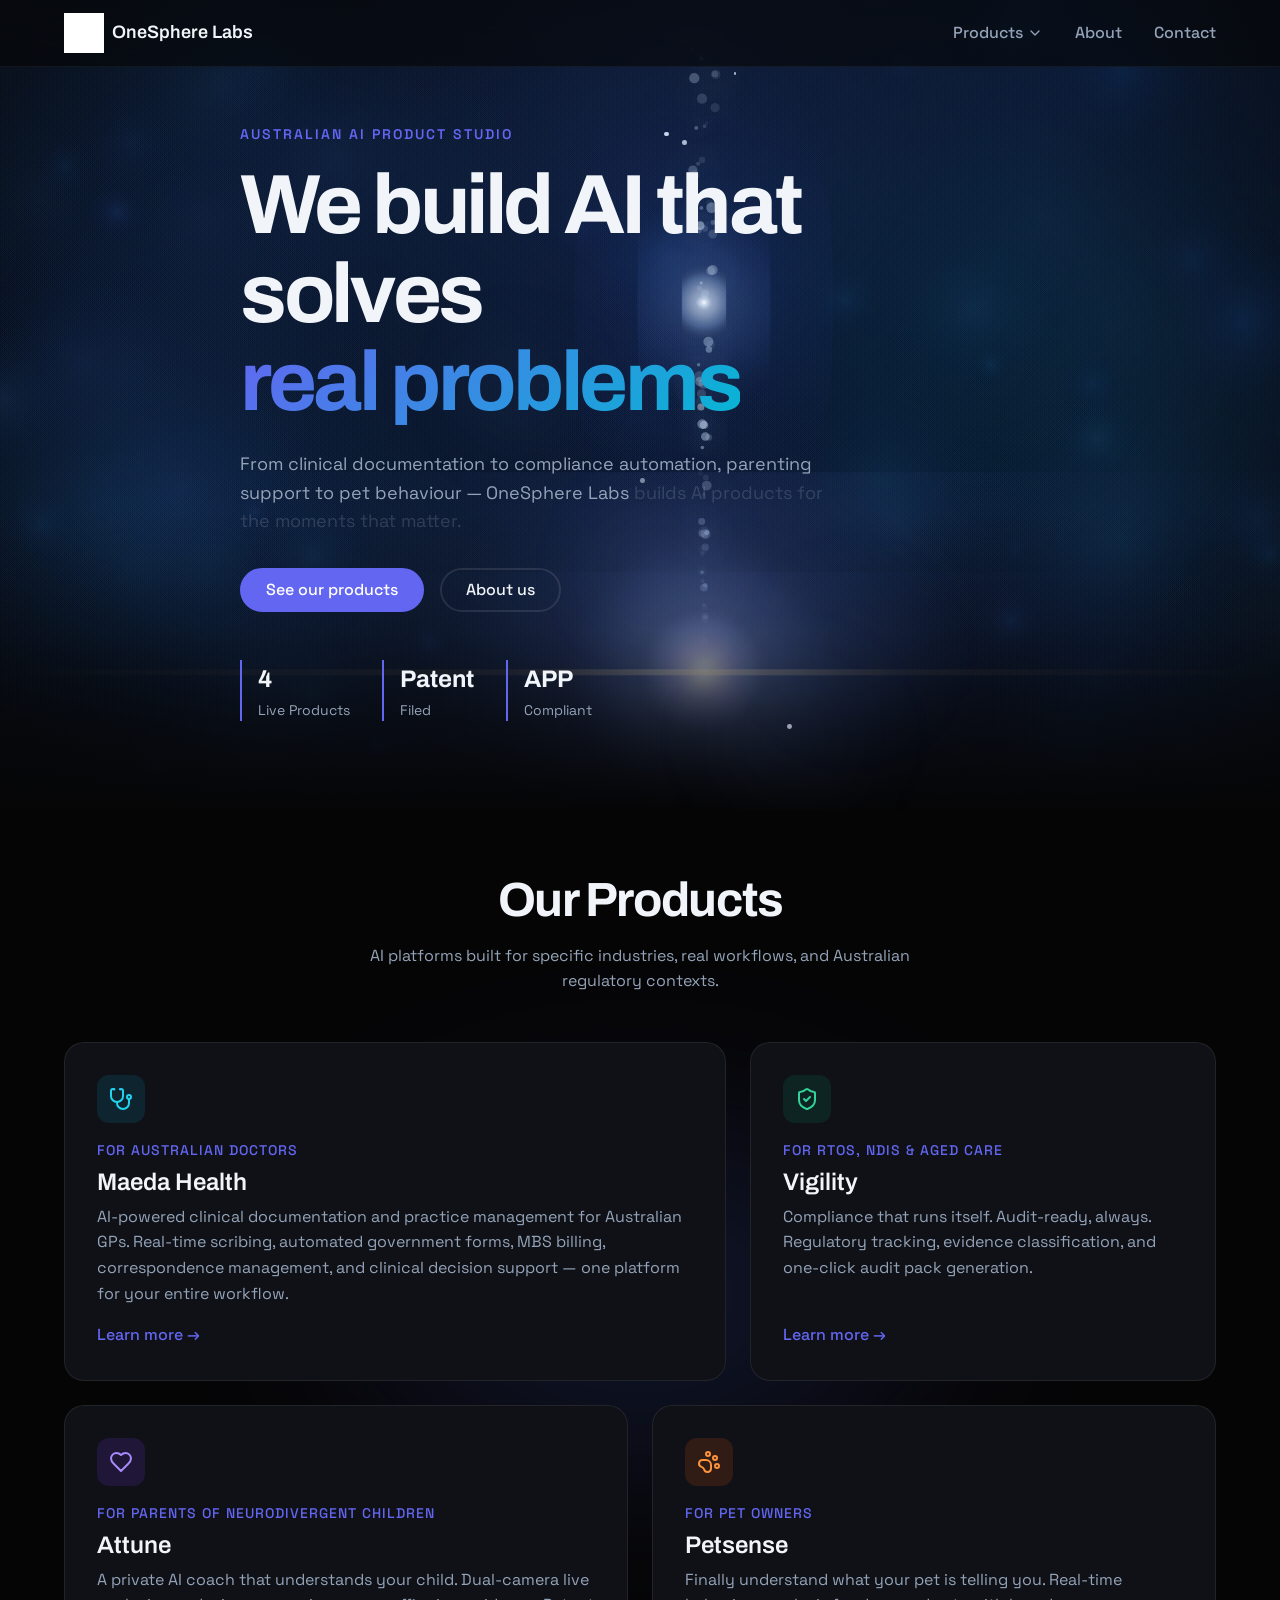
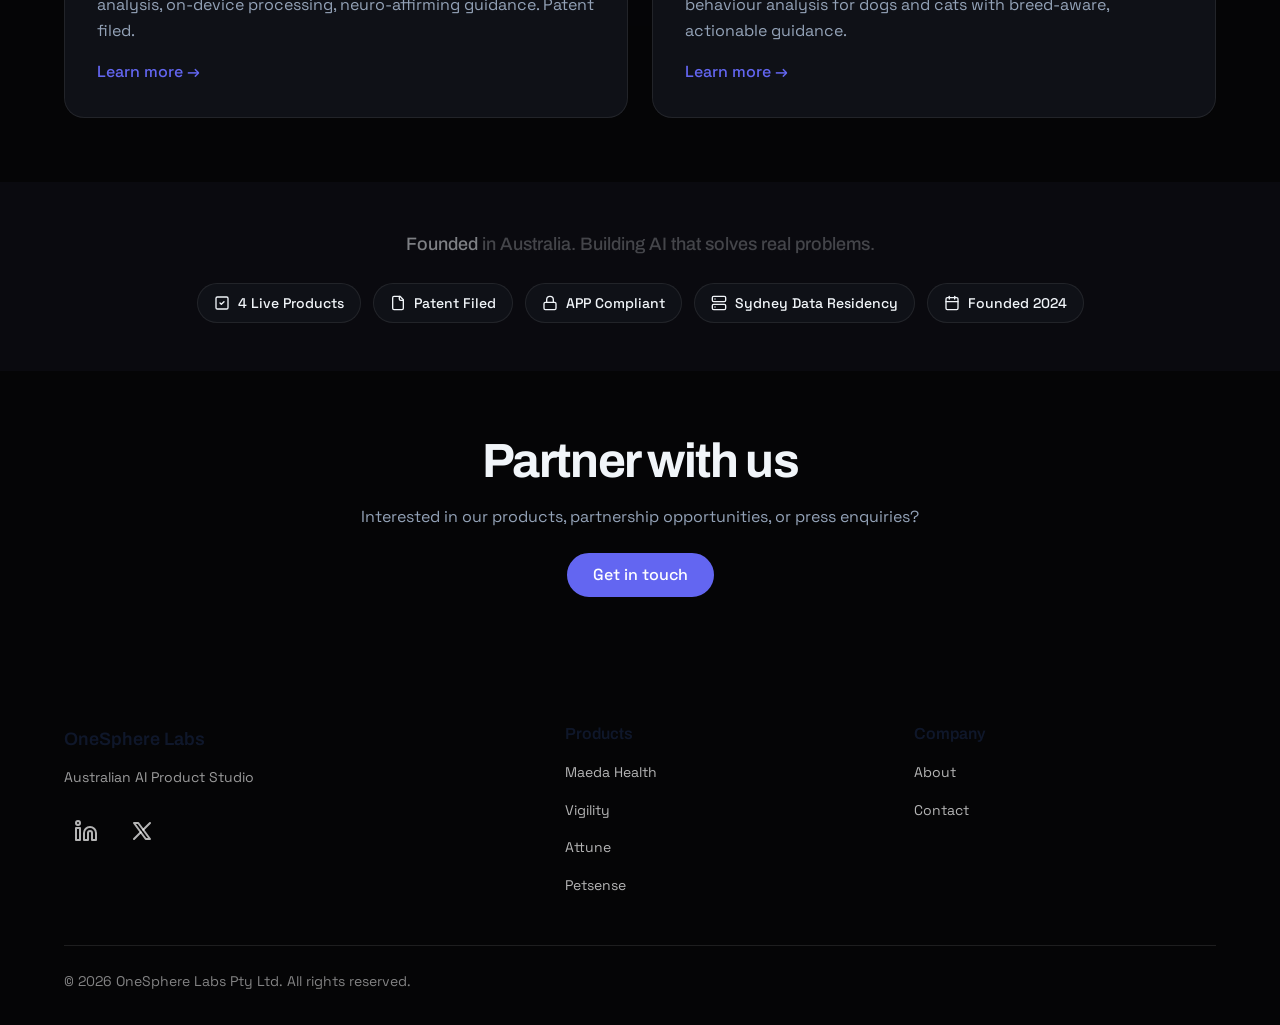
==== commit ffb2489d: "feat: Add CTA button inner glow and card border light effects Two new mouse-driven glow effects impl" ====
--- a/index.html
+++ b/index.html
@@ -55,7 +55,7 @@
     <link rel="stylesheet" href="/css/nav.css">
     <link rel="stylesheet" href="/css/footer.css">
     <link rel="stylesheet" href="/css/effects.css">
-    <link rel="stylesheet" href="/css/spotlight.css">
+    <link rel="stylesheet" href="/css/spotlight.css?v=3">
     <link rel="stylesheet" href="/css/home.css">
     <link href="https://fonts.googleapis.com/css2?family=Archivo:wght@300;400;500;600;700&family=Space+Grotesk:wght@300;400;500;600;700&display=swap" rel="stylesheet">
 
@@ -305,6 +305,7 @@
     <script src="/js/nav.js"></script>
     <script src="/js/animations.js"></script>
     <script src="/js/hero-effect.js"></script>
-    <script src="/js/spotlight.js"></script>
+    <script src="/js/spotlight.js?v=3"></script>
+    <script src="/js/glow.js"></script>
 </body>
 </html>
--- a/css/effects.css
+++ b/css/effects.css
@@ -192,6 +192,89 @@
   }
 }
 
+/* ─────────────────────────────────────────────
+   CTA Button Inner Glow
+   A warm radial gradient follows the cursor inside
+   the button, creating a light-under-glass effect.
+   JS sets --btn-glow-x / --btn-glow-y on mousemove.
+───────────────────────────────────────────── */
+
+.btn-primary[data-btn-glow],
+.btn-cta[data-btn-glow] {
+  position: relative;
+  overflow: hidden;
+  z-index: 1;
+}
+
+.btn-primary[data-btn-glow]::before,
+.btn-cta[data-btn-glow]::before {
+  content: '';
+  position: absolute;
+  inset: -2px;
+  z-index: -1;
+  border-radius: inherit;
+  opacity: 0;
+  transition: opacity var(--duration-normal) var(--ease-out);
+  background: radial-gradient(
+    120px circle at var(--btn-glow-x, 50%) var(--btn-glow-y, 50%),
+    rgba(255, 255, 245, 0.35) 0%,
+    rgba(255, 255, 245, 0.12) 25%,
+    transparent 65%
+  );
+}
+
+.btn-primary[data-btn-glow]:hover::before,
+.btn-cta[data-btn-glow]:hover::before {
+  opacity: 1;
+}
+
+/* CTA (cyan) gets a cooler tinted glow */
+.btn-cta[data-btn-glow]::before {
+  background: radial-gradient(
+    120px circle at var(--btn-glow-x, 50%) var(--btn-glow-y, 50%),
+    rgba(255, 255, 255, 0.4) 0%,
+    rgba(6, 182, 212, 0.2) 30%,
+    transparent 65%
+  );
+}
+
+/* ─────────────────────────────────────────────
+   Card Border Light
+   A soft radial gradient overlay follows the cursor
+   on cards, illuminating the nearest border region.
+   JS sets --card-glow-x / --card-glow-y on mousemove.
+───────────────────────────────────────────── */
+
+[data-card-glow] {
+  position: relative;
+}
+
+[data-card-glow]::after {
+  content: '';
+  position: absolute;
+  inset: 0;
+  border-radius: inherit;
+  pointer-events: none;
+  z-index: 1;
+  opacity: 0;
+  transition: opacity var(--duration-normal) var(--ease-out);
+  background: radial-gradient(
+    350px circle at var(--card-glow-x, 50%) var(--card-glow-y, 50%),
+    rgba(99, 102, 241, 0.12) 0%,
+    rgba(99, 102, 241, 0.04) 40%,
+    transparent 65%
+  );
+}
+
+[data-card-glow]:hover::after {
+  opacity: 1;
+}
+
+/* Border brightens toward cursor — highlight via box-shadow */
+[data-card-glow]:hover {
+  border-color: rgba(99, 102, 241, 0.25);
+}
+
 /* Reduced motion */
 @media (prefers-reduced-motion: reduce) {
   .glow-blob,
@@ -203,4 +286,9 @@
   .card-glow {
     transition: none;
   }
-}
+
+  [data-btn-glow]::before,
+  [data-card-glow]::after {
+    display: none;
+  }
+}
--- a/css/spotlight.css
+++ b/css/spotlight.css
@@ -24,19 +24,15 @@
 }
 
 /**
- * Default state: word is dim.
- * Transition uses the site's cinematic easing token with a fallback value.
- * Duration is deliberately long (500ms) so the progression
- * feels like light sweeping across text, not a jump.
+ * Word spans created by spotlight.js.
+ * Opacity is controlled entirely via inline style.opacity from JS
+ * (direct numeric interpolation for smooth cinematic progression).
+ * The CSS transition provides the 500ms ease so changes feel organic.
  */
 .word-dim {
-  opacity: 0.25 !important;
+  opacity: 0.25;
   transition: opacity 500ms var(--ease-out, cubic-bezier(0.16, 1, 0.3, 1));
   display: inline;
-}
-
-.word-lit {
-  opacity: 1 !important;
 }
 
 /* Ensure spotlight parent elements are visible (override animate-on-scroll) */
@@ -121,9 +117,8 @@
 
 @media (max-width: 768px) {
   .word-dim {
-    /* Slightly higher dim opacity on mobile so text remains readable
-       in case JS cannot split the element (e.g. very short paragraphs). */
-    opacity: 0.4;
+    /* Higher base opacity on mobile for readability */
+    opacity: 0.4 !important;
   }
 
   /* Touch devices: overlay is not created by JS, but defend here too */
@@ -144,12 +139,8 @@
 
 @media (prefers-reduced-motion: reduce) {
   .word-dim {
-    opacity: 1;
-    transition: none;
-  }
-
-  .word-lit {
-    opacity: 1;
+    opacity: 1 !important;
+    transition: none !important;
   }
 
   .page-spotlight {
